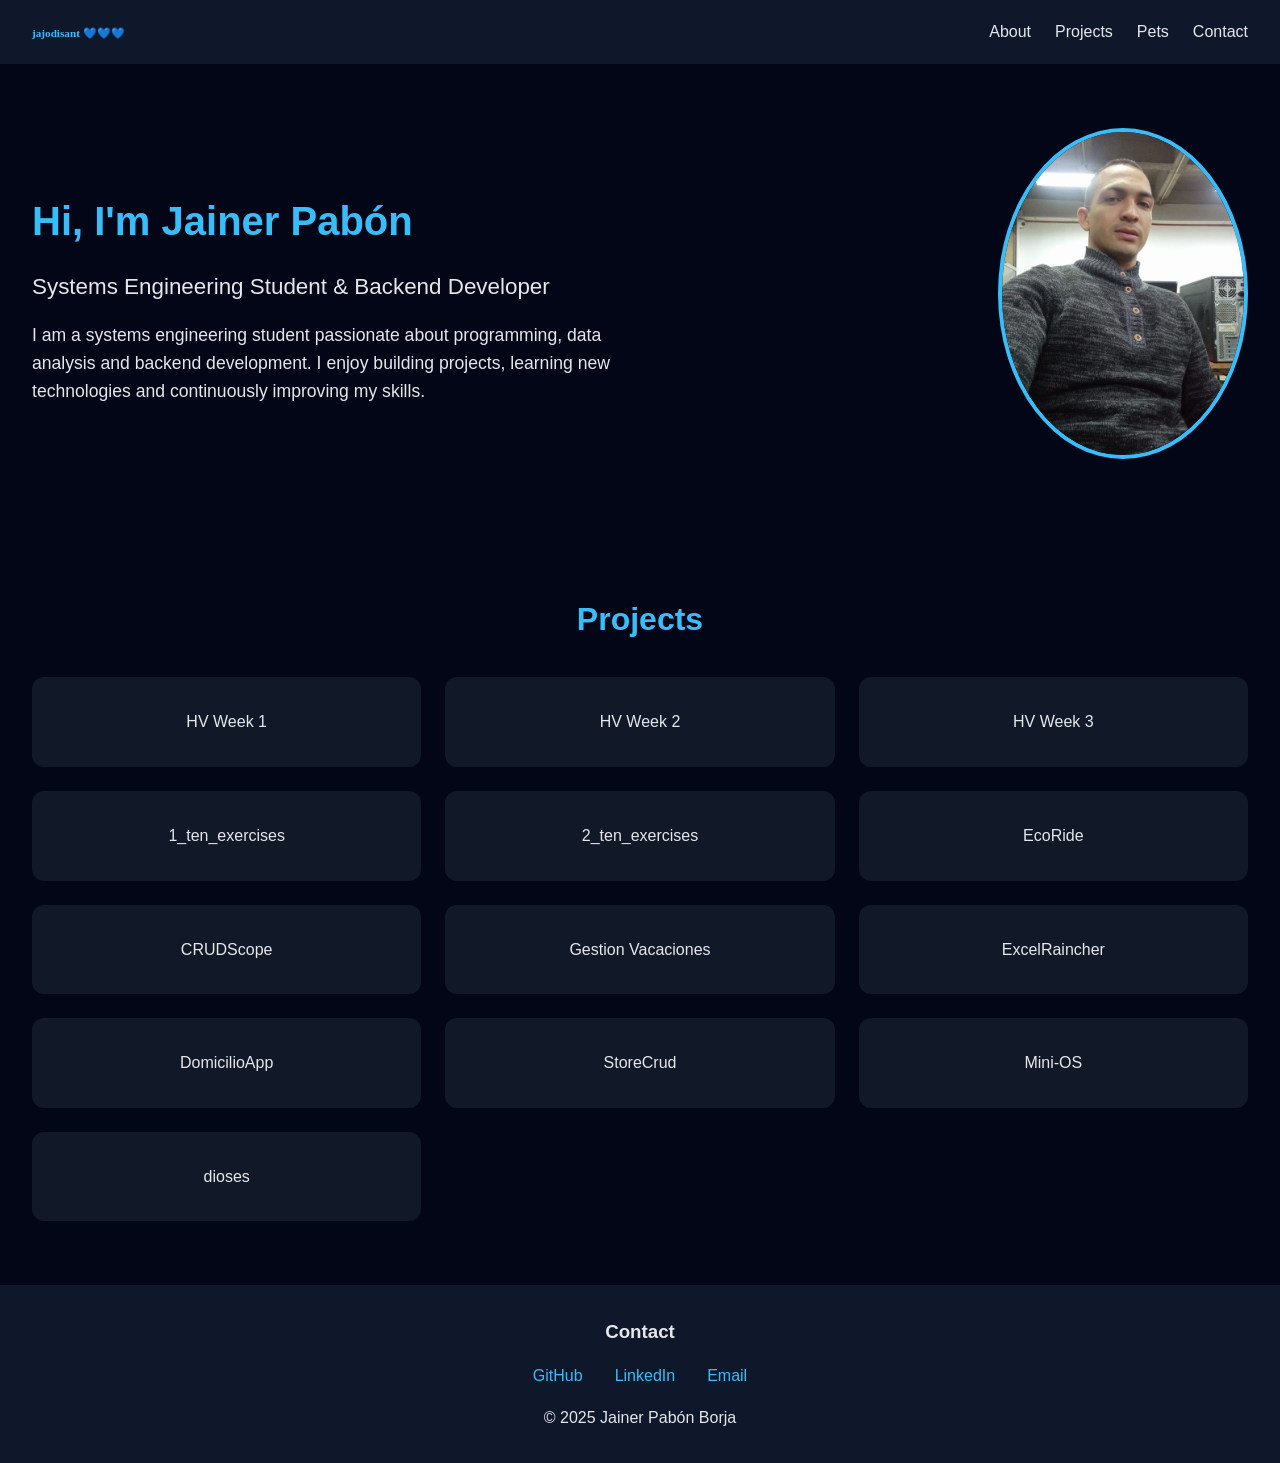
==== index.html @ 34aeb3c6 "portafolio actualizado" ====
<!DOCTYPE html>
<html lang="en">
<head>
    <meta charset="UTF-8">
    <meta name="viewport" content="width=device-width, initial-scale=1.0">
    <title>Jainer Pabón | Portfolio</title>

    <link rel="stylesheet" href="style.css">
</head>

<body>

    <!-- HEADER -->
    <header class="header">
        <div class="logo">
            <span>jajodisant 💙💙💙</span>
        </div>

        <nav class="nav">
            <a href="#about">About</a>
            <a href="#projects">Projects</a>
            <a href="pets.html">Pets</a>
            <a href="#contact">Contact</a>
        </nav>
    </header>

    <!-- HERO / ABOUT -->
    <section id="about" class="hero">
        <div class="hero-text">
            <h1>Hi, I'm Jainer Pabón</h1>
            <h2>Systems Engineering Student & Backend Developer</h2>

            <p>
                I am a systems engineering student passionate about programming,
                data analysis and backend development. I enjoy building projects,
                learning new technologies and continuously improving my skills.
            </p>
        </div>

        <div class="hero-image">
            <img src="imgs/me.jpeg" alt="Jainer Pabón">
        </div>
    </section>

    <!-- PROJECTS -->
    <section id="projects" class="section">
        <h2 class="section-title">Projects</h2>

        <div class="projects-grid">
            <div class="card"><a href="https://github.com/Jajodisant/HV_week_1">HV Week 1</a></div>
            <div class="card"><a href="https://github.com/Jajodisant/HV_week_2">HV Week 2</a></div>
            <div class="card"><a href="https://github.com/Jajodisant/HV_week_3">HV Week 3</a></div>
            <div class="card"><a href="https://github.com/Jajodisant/1_ten_exercises">1_ten_exercises</a></div>
            <div class="card"><a href="https://github.com/Jajodisant/2_ten_exercises">2_ten_exercises</a></div>
            <div class="card"><a href="https://github.com/Jajodisant/EcoRide">EcoRide</a></div>
            <div class="card"><a href="https://github.com/Jajodisant/CRUDScope">CRUDScope</a></div>
            <div class="card"><a href="https://github.com/Jajodisant/GestionVacaciones">Gestion Vacaciones</a></div>
            <div class="card"><a href="https://github.com/Jajodisant/CrudZaso">ExcelRaincher</a></div>
            <div class="card"><a href="https://github.com/Jajodisant/Domicilio">DomicilioApp</a></div>
            <div class="card"><a href="https://github.com/Jajodisant/new_StoreCrud">StoreCrud</a></div>
            <div class="card"><a href="https://github.com/Crud-Activitys/CrudActivity---Mini-OS">Mini-OS</a></div>
            <div class="card"><a href="https://github.com/monterrosag18/html_dioses">dioses</a></div>

        </div>
    </section>

    <!-- FOOTER / CONTACT -->
    <footer id="contact" class="footer">
        <h3>Contact</h3>

        <div class="footer-links">
            <a href="https://github.com/Jajodisant" target="_blank">GitHub</a>
            <a href="https://www.linkedin.com/in/jainer-pab%C3%B3n-3244381b5/" target="_blank">LinkedIn</a>
            <a href="mailto:jainer.pabon2025@gmail.com">Email</a>
        </div>

        <p>© 2025 Jainer Pabón Borja</p>
    </footer>

</body>
</html>
---- style.css ----
:root {
    --bg-main: #020617;
    --bg-secondary: #0f172a;
    --accent: #38bdf8;
    --text-main: #e5e7eb;
    --card-bg: #111827;
    --font-main: 'Segoe UI', sans-serif;
}

/* RESET */
* {
    margin: 0;
    padding: 0;
    box-sizing: border-box;
}

body {
    background-color: var(--bg-main);
    font-family: var(--font-main);
    color: var(--text-main);
    line-height: 1.6;
}

/* =========================
   HEADER + NAV (Flexbox)
========================= */
.header {
    display: flex;
    justify-content: space-between;
    align-items: center;
    padding: 1.2rem 2rem;
    background-color: var(--bg-secondary);
}

.logo span {
    font-family: cursive;
    font-size: 0.7rem;
    font-weight: bold;
    color: var(--accent);
}

.nav {
    display: flex;
    gap: 1.5rem;
}

.nav a {
    color: var(--text-main);
    text-decoration: none;
    font-weight: 500;
    transition: color 0.3s ease;
}

.nav a:hover {
    color: var(--accent);
}

/* =========================
   HERO / ABOUT
========================= */
.hero {
    display: flex;
    align-items: center;
    justify-content: space-between;
    padding: 4rem 2rem;
    gap: 2rem;
}

.hero-text {
    max-width: 600px;
}

.hero-text h1 {
    font-size: 2.5rem;
    color: var(--accent);
}

.hero-text h2 {
    font-size: 1.4rem;
    margin: 1rem 0;
    font-weight: 400;
}

.hero-text p {
    font-size: 1.1rem;
}

.hero-image img {
    max-width: 250px;
    height: auto;
    border-radius: 50%;
    border: 4px solid var(--accent);
}

/* =========================
   SECTIONS
========================= */
.section {
    padding: 4rem 2rem;
}

.section-title {
    text-align: center;
    font-size: 2rem;
    margin-bottom: 2rem;
    color: var(--accent);
}

/* =========================
   PROJECTS GRID (CSS GRID)
========================= */
.projects-grid {
    display: grid;
    grid-template-columns: repeat(3, 1fr);
    gap: 1.5rem;
}

.card {
    background-color: var(--card-bg);
    padding: 2rem;
    border-radius: 12px;
    text-align: center;
    transition: transform 0.3s ease, box-shadow 0.3s ease;
}

.card:hover {
    transform: translateY(-6px);
    box-shadow: 0 10px 20px rgba(56, 189, 248, 0.25);
}
.projects-grid a{
    color: #e5e7eb;
    text-decoration: none;
}
/* =========================
   GALLERY (GRID + IMAGES FIX)
========================= */
.gallery-grid {
    display: grid;
    grid-template-columns: repeat(3, 1fr);
    gap: 1.5rem;
}

/* TODAS LAS IMÁGENES MISMO TAMAÑO */
.gallery-grid img {
    width: 100%;
    height: 220px;          /* ALTURA UNIFORME */
    object-fit: cover;      /* RECORTA SIN DEFORMAR */
    border-radius: 12px;
    background-color: var(--card-bg);
    border: 2px solid var(--accent);
    transition: transform 0.3s ease, box-shadow 0.3s ease;
}

.gallery-grid img:hover {
    transform: scale(1.05);
    box-shadow: 0 10px 20px rgba(56, 189, 248, 0.35);
}

/* =========================
   FOOTER / CONTACT
========================= */
.footer {
    background-color: var(--bg-secondary);
    padding: 2rem;
    text-align: center;
}

.footer-links {
    display: flex;
    justify-content: center;
    gap: 2rem;
    margin: 1rem 0;
}

.footer-links a {
    color: var(--accent);
    text-decoration: none;
    font-weight: 500;
}

.footer-links a:hover {
    text-decoration: underline;
}

/* =========================
   MEDIA QUERIES
========================= */

/* MÓVILES */
@media (max-width: 600px) {
    .nav {
        flex-direction: column;
        align-items: center;
    }

    .hero {
        flex-direction: column;
        text-align: center;
    }

    .projects-grid {
        grid-template-columns: 1fr;
    }

    .gallery-grid {
        grid-template-columns: repeat(2, 1fr);
    }
}

/* TABLETS */
@media (min-width: 601px) and (max-width: 900px) {
    .projects-grid {
        grid-template-columns: repeat(2, 1fr);
    }

    .gallery-grid {
        grid-template-columns: repeat(3, 1fr);
    }
}
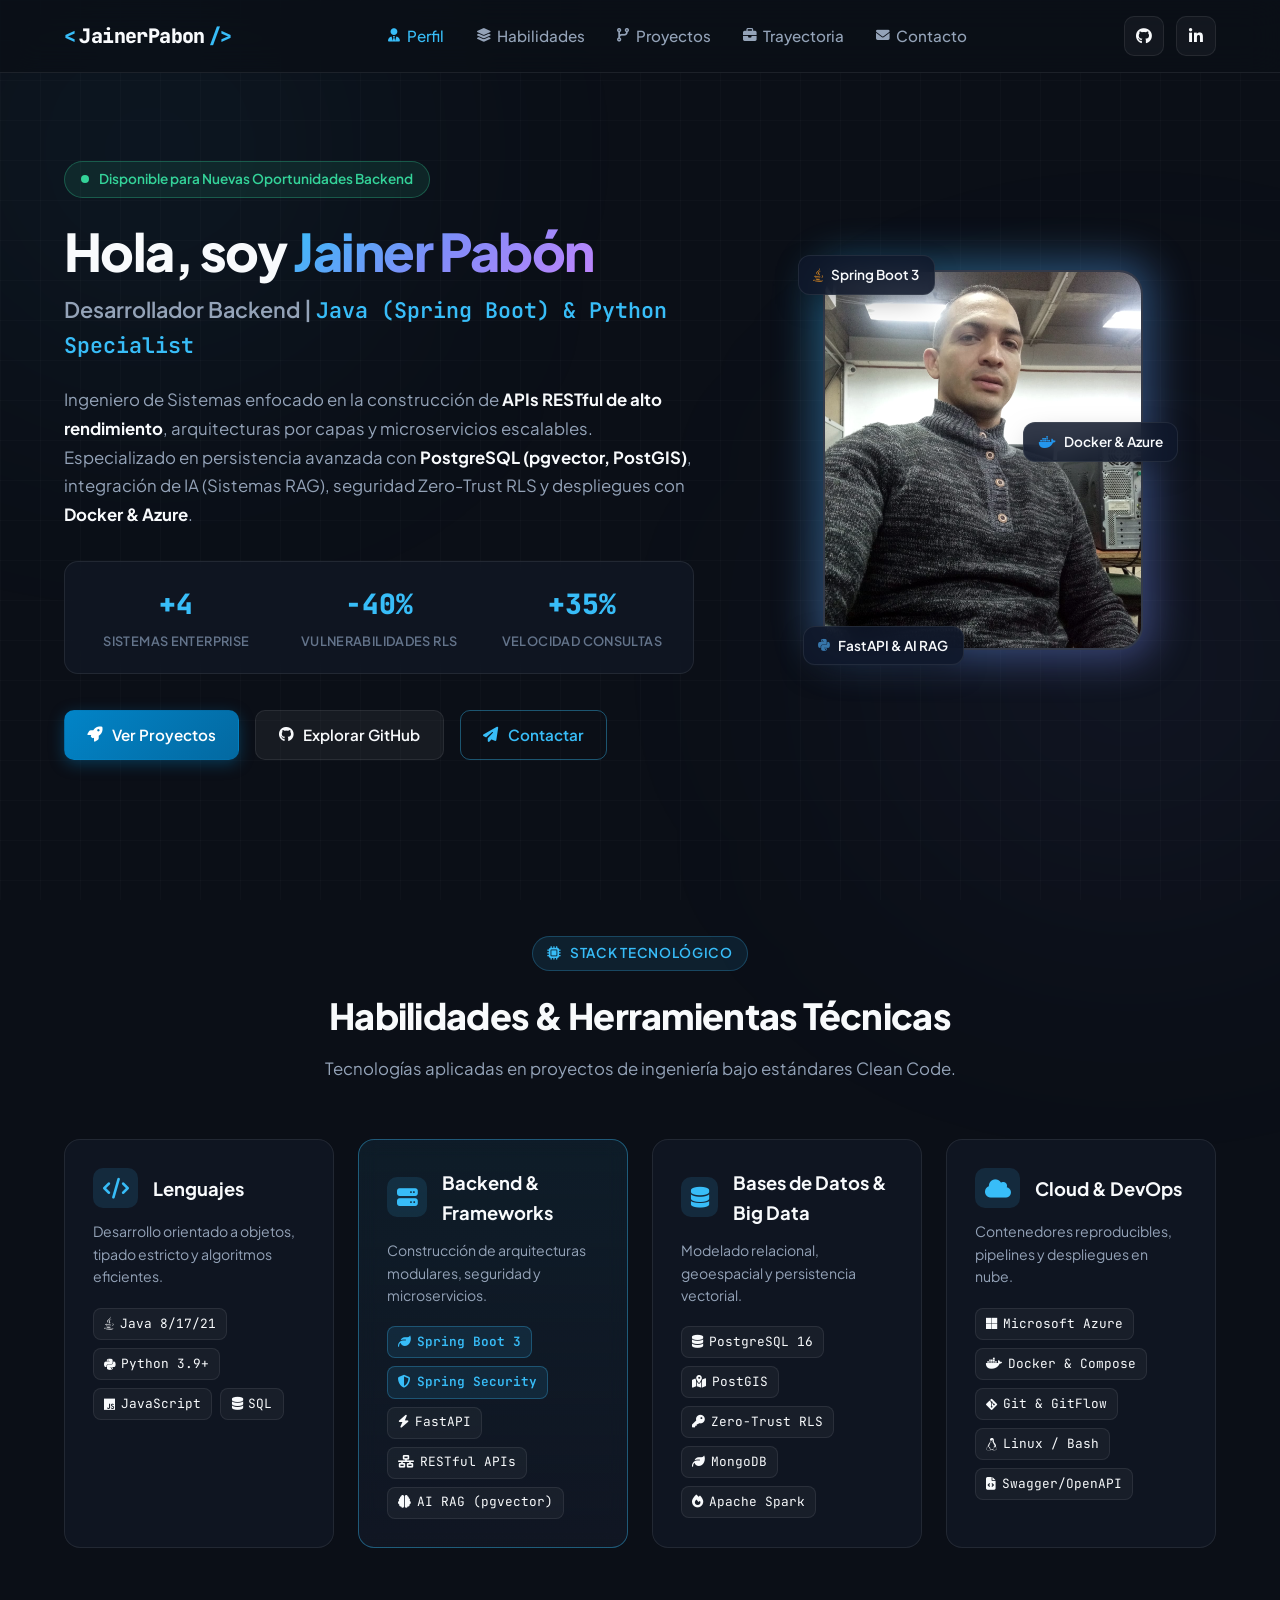
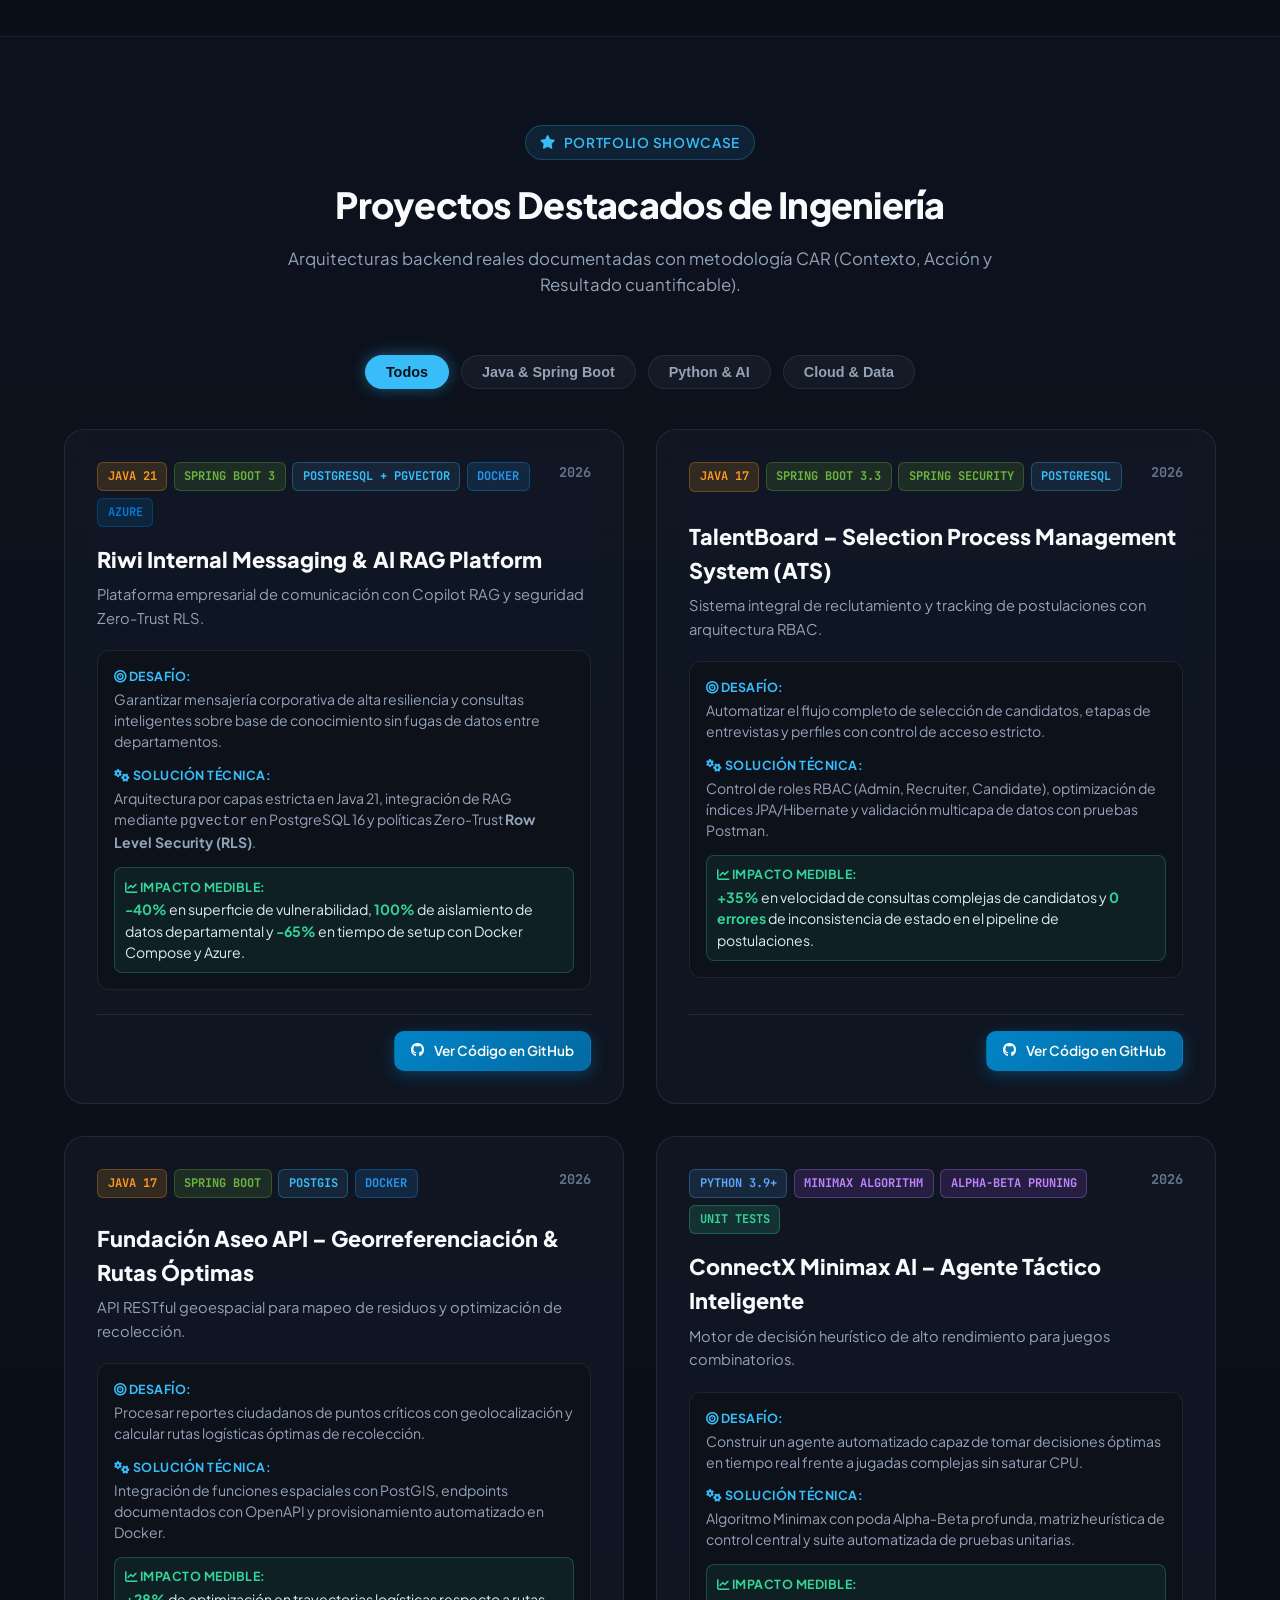
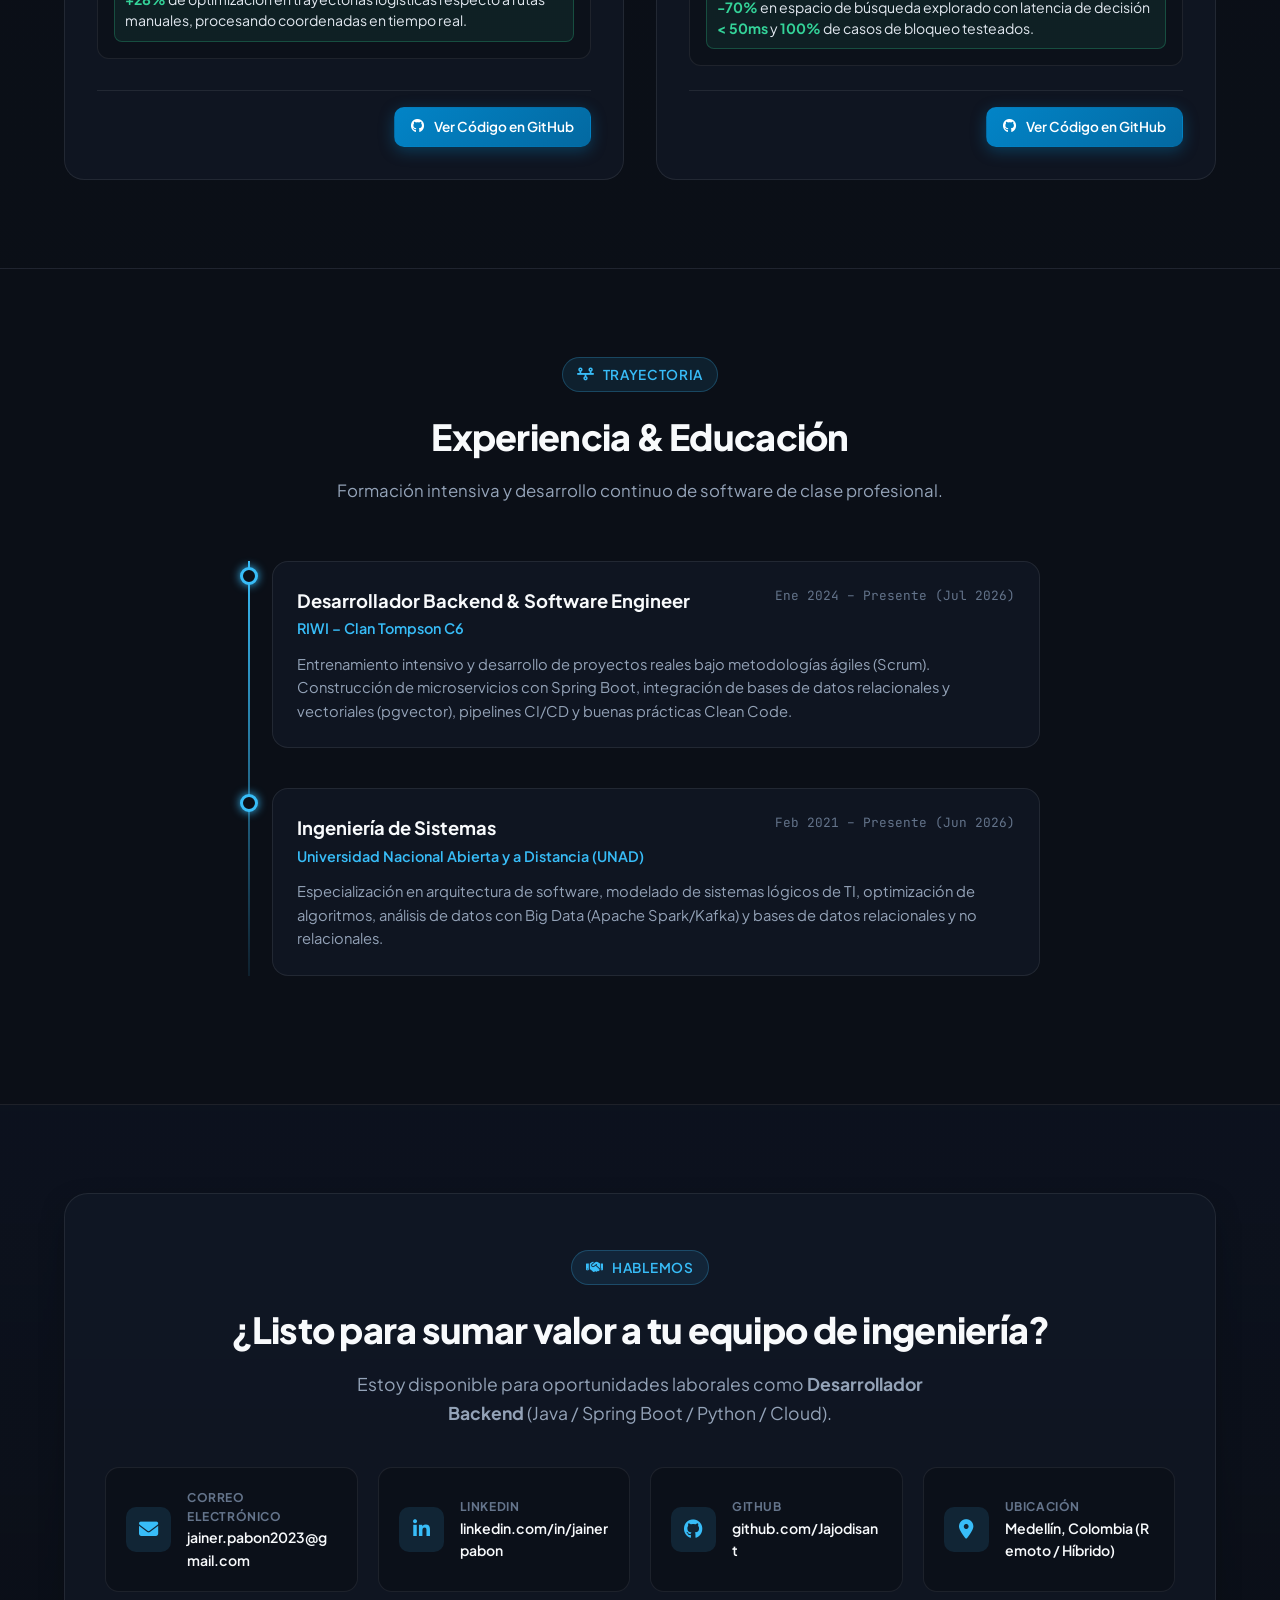
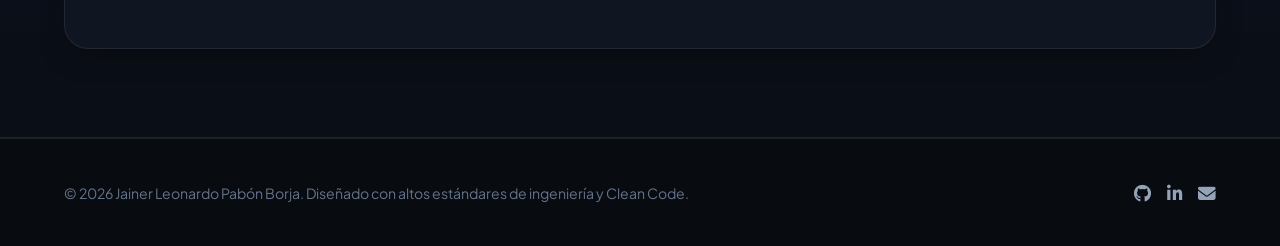
==== commit df1fa80b: "refactor: redesign professional backend portfolio aligned with CV and GitHub projects (CAR method)" ====
--- a/index.html
+++ b/index.html
@@ -1,81 +1,526 @@
 <!DOCTYPE html>
-<html lang="en">
+<html lang="es">
 <head>
     <meta charset="UTF-8">
     <meta name="viewport" content="width=device-width, initial-scale=1.0">
-    <title>Jainer Pabón | Portfolio</title>
-
+    <title>Jainer Pabón | Backend Developer & Systems Engineer</title>
+    <meta name="description" content="Portafolio profesional de Jainer Leonardo Pabón Borja. Desarrollador Backend especializado en Java (Spring Boot), Python, Arquitecturas Escalables, Cloud y Bases de Datos.">
+    
+    <!-- Google Fonts -->
+    <link rel="preconnect" href="https://fonts.googleapis.com">
+    <link rel="preconnect" href="https://fonts.gstatic.com" crossorigin>
+    <link href="https://fonts.googleapis.com/css2?family=Plus+Jakarta+Sans:wght@300;400;500;600;700;800&family=JetBrains+Mono:wght@400;500;700&display=swap" rel="stylesheet">
+    
+    <!-- FontAwesome Icons -->
+    <link rel="stylesheet" href="https://cdnjs.cloudflare.com/ajax/libs/font-awesome/6.5.1/css/all.min.css">
+    
     <link rel="stylesheet" href="style.css">
 </head>
 
 <body>
-
-    <!-- HEADER -->
-    <header class="header">
-        <div class="logo">
-            <span>jajodisant 💙💙💙</span>
+    <!-- BACKGROUND GLOW EFFECTS -->
+    <div class="bg-glow bg-glow-1"></div>
+    <div class="bg-glow bg-glow-2"></div>
+    <div class="bg-grid"></div>
+
+    <!-- NAVIGATION HEADER -->
+    <header class="header" id="header">
+        <div class="container nav-container">
+            <a href="#" class="logo">
+                <span class="logo-code">&lt;</span>JainerPabon<span class="logo-code"> /&gt;</span>
+            </a>
+
+            <nav class="nav" id="nav-menu">
+                <a href="#about" class="nav-link active"><i class="fa-solid fa-user-tie"></i> Perfil</a>
+                <a href="#skills" class="nav-link"><i class="fa-solid fa-layer-group"></i> Habilidades</a>
+                <a href="#projects" class="nav-link"><i class="fa-solid fa-code-branch"></i> Proyectos</a>
+                <a href="#experience" class="nav-link"><i class="fa-solid fa-briefcase"></i> Trayectoria</a>
+                <a href="#contact" class="nav-link"><i class="fa-solid fa-envelope"></i> Contacto</a>
+            </nav>
+
+            <div class="header-actions">
+                <a href="https://github.com/Jajodisant" target="_blank" class="icon-btn" title="GitHub Profile">
+                    <i class="fa-brands fa-github"></i>
+                </a>
+                <a href="https://www.linkedin.com/in/jainerpabon" target="_blank" class="icon-btn" title="LinkedIn Profile">
+                    <i class="fa-brands fa-linkedin-in"></i>
+                </a>
+                <button class="mobile-toggle" id="mobile-toggle" aria-label="Menu">
+                    <i class="fa-solid fa-bars"></i>
+                </button>
+            </div>
         </div>
-
-        <nav class="nav">
-            <a href="#about">About</a>
-            <a href="#projects">Projects</a>
-            <a href="pets.html">Pets</a>
-            <a href="#contact">Contact</a>
-        </nav>
     </header>
 
-    <!-- HERO / ABOUT -->
-    <section id="about" class="hero">
-        <div class="hero-text">
-            <h1>Hi, I'm Jainer Pabón</h1>
-            <h2>Systems Engineering Student & Backend Developer</h2>
-
-            <p>
-                I am a systems engineering student passionate about programming,
-                data analysis and backend development. I enjoy building projects,
-                learning new technologies and continuously improving my skills.
-            </p>
+    <main>
+        <!-- HERO SECTION -->
+        <section id="about" class="hero section">
+            <div class="container hero-grid">
+                <div class="hero-content">
+                    <div class="badge-status">
+                        <span class="pulse-dot"></span>
+                        <span>Disponible para Nuevas Oportunidades Backend</span>
+                    </div>
+
+                    <h1 class="hero-title">
+                        Hola, soy <span class="text-gradient">Jainer Pabón</span>
+                    </h1>
+                    <h2 class="hero-subtitle">
+                        Desarrollador Backend | <span class="typewriter-text">Java (Spring Boot) & Python Specialist</span>
+                    </h2>
+
+                    <p class="hero-desc">
+                        Ingeniero de Sistemas enfocado en la construcción de <strong>APIs RESTful de alto rendimiento</strong>, 
+                        arquitecturas por capas y microservicios escalables. Especializado en persistencia avanzada con 
+                        <strong>PostgreSQL (pgvector, PostGIS)</strong>, integración de IA (Sistemas RAG), seguridad Zero-Trust RLS y despliegues con <strong>Docker & Azure</strong>.
+                    </p>
+
+                    <!-- METRICS BAR -->
+                    <div class="hero-stats">
+                        <div class="stat-card">
+                            <span class="stat-num">+4</span>
+                            <span class="stat-label">Sistemas Enterprise</span>
+                        </div>
+                        <div class="stat-card">
+                            <span class="stat-num">-40%</span>
+                            <span class="stat-label">Vulnerabilidades RLS</span>
+                        </div>
+                        <div class="stat-card">
+                            <span class="stat-num">+35%</span>
+                            <span class="stat-label">Velocidad Consultas</span>
+                        </div>
+                    </div>
+
+                    <div class="hero-cta">
+                        <a href="#projects" class="btn btn-primary">
+                            <i class="fa-solid fa-rocket"></i> Ver Proyectos
+                        </a>
+                        <a href="https://github.com/Jajodisant" target="_blank" class="btn btn-secondary">
+                            <i class="fa-brands fa-github"></i> Explorar GitHub
+                        </a>
+                        <a href="#contact" class="btn btn-outline">
+                            <i class="fa-solid fa-paper-plane"></i> Contactar
+                        </a>
+                    </div>
+                </div>
+
+                <div class="hero-avatar-wrapper">
+                    <div class="avatar-card">
+                        <div class="avatar-glow"></div>
+                        <div class="avatar-img-box">
+                            <img src="imgs/me.jpeg" alt="Jainer Leonardo Pabón Borja" class="avatar-img">
+                        </div>
+                        <div class="floating-tech tech-top">
+                            <i class="fa-brands fa-java" style="color: #f89820;"></i>
+                            <span>Spring Boot 3</span>
+                        </div>
+                        <div class="floating-tech tech-bottom">
+                            <i class="fa-brands fa-python" style="color: #3776ab;"></i>
+                            <span>FastAPI & AI RAG</span>
+                        </div>
+                        <div class="floating-tech tech-right">
+                            <i class="fa-brands fa-docker" style="color: #2496ed;"></i>
+                            <span>Docker & Azure</span>
+                        </div>
+                    </div>
+                </div>
+            </div>
+        </section>
+
+        <!-- SKILLS & STACK -->
+        <section id="skills" class="section">
+            <div class="container">
+                <div class="section-header">
+                    <span class="section-tag"><i class="fa-solid fa-microchip"></i> Stack Tecnológico</span>
+                    <h2 class="section-title">Habilidades & Herramientas Técnicas</h2>
+                    <p class="section-subtitle">Tecnologías aplicadas en proyectos de ingeniería bajo estándares Clean Code.</p>
+                </div>
+
+                <div class="skills-grid">
+                    <!-- Card 1 -->
+                    <div class="skill-card">
+                        <div class="skill-icon-header">
+                            <i class="fa-solid fa-code icon-box"></i>
+                            <h3>Lenguajes</h3>
+                        </div>
+                        <p class="skill-desc">Desarrollo orientado a objetos, tipado estricto y algoritmos eficientes.</p>
+                        <div class="tag-cloud">
+                            <span class="tag"><i class="fa-brands fa-java"></i> Java 8/17/21</span>
+                            <span class="tag"><i class="fa-brands fa-python"></i> Python 3.9+</span>
+                            <span class="tag"><i class="fa-brands fa-js"></i> JavaScript</span>
+                            <span class="tag"><i class="fa-solid fa-database"></i> SQL</span>
+                        </div>
+                    </div>
+
+                    <!-- Card 2 -->
+                    <div class="skill-card highlight">
+                        <div class="skill-icon-header">
+                            <i class="fa-solid fa-server icon-box"></i>
+                            <h3>Backend & Frameworks</h3>
+                        </div>
+                        <p class="skill-desc">Construcción de arquitecturas modulares, seguridad y microservicios.</p>
+                        <div class="tag-cloud">
+                            <span class="tag tag-accent"><i class="fa-solid fa-leaf"></i> Spring Boot 3</span>
+                            <span class="tag tag-accent"><i class="fa-solid fa-shield-halved"></i> Spring Security</span>
+                            <span class="tag"><i class="fa-solid fa-bolt"></i> FastAPI</span>
+                            <span class="tag"><i class="fa-solid fa-network-wired"></i> RESTful APIs</span>
+                            <span class="tag"><i class="fa-solid fa-brain"></i> AI RAG (pgvector)</span>
+                        </div>
+                    </div>
+
+                    <!-- Card 3 -->
+                    <div class="skill-card">
+                        <div class="skill-icon-header">
+                            <i class="fa-solid fa-database icon-box"></i>
+                            <h3>Bases de Datos & Big Data</h3>
+                        </div>
+                        <p class="skill-desc">Modelado relacional, geoespacial y persistencia vectorial.</p>
+                        <div class="tag-cloud">
+                            <span class="tag"><i class="fa-solid fa-database"></i> PostgreSQL 16</span>
+                            <span class="tag"><i class="fa-solid fa-map-location-dot"></i> PostGIS</span>
+                            <span class="tag"><i class="fa-solid fa-key"></i> Zero-Trust RLS</span>
+                            <span class="tag"><i class="fa-solid fa-leaf"></i> MongoDB</span>
+                            <span class="tag"><i class="fa-solid fa-fire"></i> Apache Spark</span>
+                        </div>
+                    </div>
+
+                    <!-- Card 4 -->
+                    <div class="skill-card">
+                        <div class="skill-icon-header">
+                            <i class="fa-solid fa-cloud icon-box"></i>
+                            <h3>Cloud & DevOps</h3>
+                        </div>
+                        <p class="skill-desc">Contenedores reproducibles, pipelines y despliegues en nube.</p>
+                        <div class="tag-cloud">
+                            <span class="tag"><i class="fa-brands fa-microsoft"></i> Microsoft Azure</span>
+                            <span class="tag"><i class="fa-brands fa-docker"></i> Docker & Compose</span>
+                            <span class="tag"><i class="fa-brands fa-git-alt"></i> Git & GitFlow</span>
+                            <span class="tag"><i class="fa-brands fa-linux"></i> Linux / Bash</span>
+                            <span class="tag"><i class="fa-solid fa-file-code"></i> Swagger/OpenAPI</span>
+                        </div>
+                    </div>
+                </div>
+            </div>
+        </section>
+
+        <!-- FEATURED PROJECTS (CAR METHOD) -->
+        <section id="projects" class="section bg-section">
+            <div class="container">
+                <div class="section-header">
+                    <span class="section-tag"><i class="fa-solid fa-star"></i> Portfolio Showcase</span>
+                    <h2 class="section-title">Proyectos Destacados de Ingeniería</h2>
+                    <p class="section-subtitle">Arquitecturas backend reales documentadas con metodología CAR (Contexto, Acción y Resultado cuantificable).</p>
+                </div>
+
+                <!-- FILTER BUTTONS -->
+                <div class="filter-controls">
+                    <button class="filter-btn active" data-filter="all">Todos</button>
+                    <button class="filter-btn" data-filter="java">Java & Spring Boot</button>
+                    <button class="filter-btn" data-filter="python">Python & AI</button>
+                    <button class="filter-btn" data-filter="cloud">Cloud & Data</button>
+                </div>
+
+                <div class="projects-container">
+                    <!-- PROJECT 1: Riwi Platform -->
+                    <article class="project-card" data-category="java cloud">
+                        <div class="project-header">
+                            <div class="project-tags">
+                                <span class="badge badge-java">Java 21</span>
+                                <span class="badge badge-spring">Spring Boot 3</span>
+                                <span class="badge badge-db">PostgreSQL + pgvector</span>
+                                <span class="badge badge-docker">Docker</span>
+                                <span class="badge badge-azure">Azure</span>
+                            </div>
+                            <span class="project-year">2026</span>
+                        </div>
+
+                        <div class="project-body">
+                            <h3 class="project-name">Riwi Internal Messaging & AI RAG Platform</h3>
+                            <p class="project-subtitle">Plataforma empresarial de comunicación con Copilot RAG y seguridad Zero-Trust RLS.</p>
+
+                            <div class="car-block">
+                                <div class="car-item">
+                                    <span class="car-label"><i class="fa-solid fa-bullseye"></i> Desafío:</span>
+                                    <p>Garantizar mensajería corporativa de alta resiliencia y consultas inteligentes sobre base de conocimiento sin fugas de datos entre departamentos.</p>
+                                </div>
+                                <div class="car-item">
+                                    <span class="car-label"><i class="fa-solid fa-gears"></i> Solución Técnica:</span>
+                                    <p>Arquitectura por capas estricta en Java 21, integración de RAG mediante <code>pgvector</code> en PostgreSQL 16 y políticas Zero-Trust <strong>Row Level Security (RLS)</strong>.</p>
+                                </div>
+                                <div class="car-item highlight-res">
+                                    <span class="car-label"><i class="fa-solid fa-chart-line"></i> Impacto Medible:</span>
+                                    <p><strong>-40%</strong> en superficie de vulnerabilidad, <strong>100%</strong> de aislamiento de datos departamental y <strong>-65%</strong> en tiempo de setup con Docker Compose y Azure.</p>
+                                </div>
+                            </div>
+                        </div>
+
+                        <div class="project-footer">
+                            <a href="https://github.com/Jajodisant/Riwi-Co-SAS" target="_blank" class="btn btn-sm btn-primary">
+                                <i class="fa-brands fa-github"></i> Ver Código en GitHub
+                            </a>
+                        </div>
+                    </article>
+
+                    <!-- PROJECT 2: TalentBoard ATS -->
+                    <article class="project-card" data-category="java cloud">
+                        <div class="project-header">
+                            <div class="project-tags">
+                                <span class="badge badge-java">Java 17</span>
+                                <span class="badge badge-spring">Spring Boot 3.3</span>
+                                <span class="badge badge-spring">Spring Security</span>
+                                <span class="badge badge-db">PostgreSQL</span>
+                            </div>
+                            <span class="project-year">2026</span>
+                        </div>
+
+                        <div class="project-body">
+                            <h3 class="project-name">TalentBoard – Selection Process Management System (ATS)</h3>
+                            <p class="project-subtitle">Sistema integral de reclutamiento y tracking de postulaciones con arquitectura RBAC.</p>
+
+                            <div class="car-block">
+                                <div class="car-item">
+                                    <span class="car-label"><i class="fa-solid fa-bullseye"></i> Desafío:</span>
+                                    <p>Automatizar el flujo completo de selección de candidatos, etapas de entrevistas y perfiles con control de acceso estricto.</p>
+                                </div>
+                                <div class="car-item">
+                                    <span class="car-label"><i class="fa-solid fa-gears"></i> Solución Técnica:</span>
+                                    <p>Control de roles RBAC (Admin, Recruiter, Candidate), optimización de índices JPA/Hibernate y validación multicapa de datos con pruebas Postman.</p>
+                                </div>
+                                <div class="car-item highlight-res">
+                                    <span class="car-label"><i class="fa-solid fa-chart-line"></i> Impacto Medible:</span>
+                                    <p><strong>+35%</strong> en velocidad de consultas complejas de candidatos y <strong>0 errores</strong> de inconsistencia de estado en el pipeline de postulaciones.</p>
+                                </div>
+                            </div>
+                        </div>
+
+                        <div class="project-footer">
+                            <a href="https://github.com/Jajodisant/TalentBoard" target="_blank" class="btn btn-sm btn-primary">
+                                <i class="fa-brands fa-github"></i> Ver Código en GitHub
+                            </a>
+                        </div>
+                    </article>
+
+                    <!-- PROJECT 3: Fundación Aseo API -->
+                    <article class="project-card" data-category="java cloud">
+                        <div class="project-header">
+                            <div class="project-tags">
+                                <span class="badge badge-java">Java 17</span>
+                                <span class="badge badge-spring">Spring Boot</span>
+                                <span class="badge badge-db">PostGIS</span>
+                                <span class="badge badge-docker">Docker</span>
+                            </div>
+                            <span class="project-year">2026</span>
+                        </div>
+
+                        <div class="project-body">
+                            <h3 class="project-name">Fundación Aseo API – Georreferenciación & Rutas Óptimas</h3>
+                            <p class="project-subtitle">API RESTful geoespacial para mapeo de residuos y optimización de recolección.</p>
+
+                            <div class="car-block">
+                                <div class="car-item">
+                                    <span class="car-label"><i class="fa-solid fa-bullseye"></i> Desafío:</span>
+                                    <p>Procesar reportes ciudadanos de puntos críticos con geolocalización y calcular rutas logísticas óptimas de recolección.</p>
+                                </div>
+                                <div class="car-item">
+                                    <span class="car-label"><i class="fa-solid fa-gears"></i> Solución Técnica:</span>
+                                    <p>Integración de funciones espaciales con PostGIS, endpoints documentados con OpenAPI y provisionamiento automatizado en Docker.</p>
+                                </div>
+                                <div class="car-item highlight-res">
+                                    <span class="car-label"><i class="fa-solid fa-chart-line"></i> Impacto Medible:</span>
+                                    <p><strong>+28%</strong> de optimización en trayectorias logísticas respecto a rutas manuales, procesando coordenadas en tiempo real.</p>
+                                </div>
+                            </div>
+                        </div>
+
+                        <div class="project-footer">
+                            <a href="https://github.com/Jajodisant/fundacion-aseo-api-finished" target="_blank" class="btn btn-sm btn-primary">
+                                <i class="fa-brands fa-github"></i> Ver Código en GitHub
+                            </a>
+                        </div>
+                    </article>
+
+                    <!-- PROJECT 4: ConnectX Minimax AI -->
+                    <article class="project-card" data-category="python">
+                        <div class="project-header">
+                            <div class="project-tags">
+                                <span class="badge badge-python">Python 3.9+</span>
+                                <span class="badge badge-ai">Minimax Algorithm</span>
+                                <span class="badge badge-ai">Alpha-Beta Pruning</span>
+                                <span class="badge badge-test">Unit Tests</span>
+                            </div>
+                            <span class="project-year">2026</span>
+                        </div>
+
+                        <div class="project-body">
+                            <h3 class="project-name">ConnectX Minimax AI – Agente Táctico Inteligente</h3>
+                            <p class="project-subtitle">Motor de decisión heurístico de alto rendimiento para juegos combinatorios.</p>
+
+                            <div class="car-block">
+                                <div class="car-item">
+                                    <span class="car-label"><i class="fa-solid fa-bullseye"></i> Desafío:</span>
+                                    <p>Construir un agente automatizado capaz de tomar decisiones óptimas en tiempo real frente a jugadas complejas sin saturar CPU.</p>
+                                </div>
+                                <div class="car-item">
+                                    <span class="car-label"><i class="fa-solid fa-gears"></i> Solución Técnica:</span>
+                                    <p>Algoritmo Minimax con poda Alpha-Beta profunda, matriz heurística de control central y suite automatizada de pruebas unitarias.</p>
+                                </div>
+                                <div class="car-item highlight-res">
+                                    <span class="car-label"><i class="fa-solid fa-chart-line"></i> Impacto Medible:</span>
+                                    <p><strong>-70%</strong> en espacio de búsqueda explorado con latencia de decisión <strong>&lt; 50ms</strong> y <strong>100%</strong> de casos de bloqueo testeados.</p>
+                                </div>
+                            </div>
+                        </div>
+
+                        <div class="project-footer">
+                            <a href="https://github.com/Jajodisant/connectx-minimax-ai" target="_blank" class="btn btn-sm btn-primary">
+                                <i class="fa-brands fa-github"></i> Ver Código en GitHub
+                            </a>
+                        </div>
+                    </article>
+                </div>
+            </div>
+        </section>
+
+        <!-- EXPERIENCE & EDUCATION -->
+        <section id="experience" class="section">
+            <div class="container">
+                <div class="section-header">
+                    <span class="section-tag"><i class="fa-solid fa-timeline"></i> Trayectoria</span>
+                    <h2 class="section-title">Experiencia & Educación</h2>
+                    <p class="section-subtitle">Formación intensiva y desarrollo continuo de software de clase profesional.</p>
+                </div>
+
+                <div class="timeline-container">
+                    <!-- Timeline Item 1 -->
+                    <div class="timeline-item">
+                        <div class="timeline-dot"></div>
+                        <div class="timeline-card">
+                            <div class="timeline-header">
+                                <div>
+                                    <h3 class="timeline-role">Desarrollador Backend & Software Engineer</h3>
+                                    <span class="timeline-company">RIWI – Clan Tompson C6</span>
+                                </div>
+                                <span class="timeline-date">Ene 2024 – Presente (Jul 2026)</span>
+                            </div>
+                            <p class="timeline-text">
+                                Entrenamiento intensivo y desarrollo de proyectos reales bajo metodologías ágiles (Scrum). Construcción de microservicios con Spring Boot, integración de bases de datos relacionales y vectoriales (pgvector), pipelines CI/CD y buenas prácticas Clean Code.
+                            </p>
+                        </div>
+                    </div>
+
+                    <!-- Timeline Item 2 -->
+                    <div class="timeline-item">
+                        <div class="timeline-dot"></div>
+                        <div class="timeline-card">
+                            <div class="timeline-header">
+                                <div>
+                                    <h3 class="timeline-role">Ingeniería de Sistemas</h3>
+                                    <span class="timeline-company">Universidad Nacional Abierta y a Distancia (UNAD)</span>
+                                </div>
+                                <span class="timeline-date">Feb 2021 – Presente (Jun 2026)</span>
+                            </div>
+                            <p class="timeline-text">
+                                Especialización en arquitectura de software, modelado de sistemas lógicos de TI, optimización de algoritmos, análisis de datos con Big Data (Apache Spark/Kafka) y bases de datos relacionales y no relacionales.
+                            </p>
+                        </div>
+                    </div>
+                </div>
+            </div>
+        </section>
+
+        <!-- CONTACT SECTION -->
+        <section id="contact" class="section bg-section">
+            <div class="container">
+                <div class="contact-box">
+                    <div class="contact-header">
+                        <span class="section-tag"><i class="fa-solid fa-handshake"></i> Hablemos</span>
+                        <h2 class="section-title">¿Listo para sumar valor a tu equipo de ingeniería?</h2>
+                        <p class="contact-subtitle">
+                            Estoy disponible para oportunidades laborales como <strong>Desarrollador Backend</strong> (Java / Spring Boot / Python / Cloud).
+                        </p>
+                    </div>
+
+                    <div class="contact-grid">
+                        <a href="mailto:jainer.pabon2023@gmail.com" class="contact-card">
+                            <div class="contact-icon"><i class="fa-solid fa-envelope"></i></div>
+                            <div class="contact-info">
+                                <span class="contact-label">Correo Electrónico</span>
+                                <span class="contact-value">jainer.pabon2023@gmail.com</span>
+                            </div>
+                        </a>
+
+                        <a href="https://www.linkedin.com/in/jainerpabon" target="_blank" class="contact-card">
+                            <div class="contact-icon"><i class="fa-brands fa-linkedin-in"></i></div>
+                            <div class="contact-info">
+                                <span class="contact-label">LinkedIn</span>
+                                <span class="contact-value">linkedin.com/in/jainerpabon</span>
+                            </div>
+                        </a>
+
+                        <a href="https://github.com/Jajodisant" target="_blank" class="contact-card">
+                            <div class="contact-icon"><i class="fa-brands fa-github"></i></div>
+                            <div class="contact-info">
+                                <span class="contact-label">GitHub</span>
+                                <span class="contact-value">github.com/Jajodisant</span>
+                            </div>
+                        </a>
+
+                        <div class="contact-card static-card">
+                            <div class="contact-icon"><i class="fa-solid fa-location-dot"></i></div>
+                            <div class="contact-info">
+                                <span class="contact-label">Ubicación</span>
+                                <span class="contact-value">Medellín, Colombia (Remoto / Híbrido)</span>
+                            </div>
+                        </div>
+                    </div>
+                </div>
+            </div>
+        </section>
+    </main>
+
+    <!-- FOOTER -->
+    <footer class="footer">
+        <div class="container footer-content">
+            <p>© 2026 Jainer Leonardo Pabón Borja. Diseñado con altos estándares de ingeniería y Clean Code.</p>
+            <div class="footer-socials">
+                <a href="https://github.com/Jajodisant" target="_blank"><i class="fa-brands fa-github"></i></a>
+                <a href="https://www.linkedin.com/in/jainerpabon" target="_blank"><i class="fa-brands fa-linkedin-in"></i></a>
+                <a href="mailto:jainer.pabon2023@gmail.com"><i class="fa-solid fa-envelope"></i></a>
+            </div>
         </div>
-
-        <div class="hero-image">
-            <img src="imgs/me.jpeg" alt="Jainer Pabón">
-        </div>
-    </section>
-
-    <!-- PROJECTS -->
-    <section id="projects" class="section">
-        <h2 class="section-title">Projects</h2>
-
-        <div class="projects-grid">
-            <div class="card"><a href="https://github.com/Jajodisant/HV_week_1">HV Week 1</a></div>
-            <div class="card"><a href="https://github.com/Jajodisant/HV_week_2">HV Week 2</a></div>
-            <div class="card"><a href="https://github.com/Jajodisant/HV_week_3">HV Week 3</a></div>
-            <div class="card"><a href="https://github.com/Jajodisant/1_ten_exercises">1_ten_exercises</a></div>
-            <div class="card"><a href="https://github.com/Jajodisant/2_ten_exercises">2_ten_exercises</a></div>
-            <div class="card"><a href="https://github.com/Jajodisant/EcoRide">EcoRide</a></div>
-            <div class="card"><a href="https://github.com/Jajodisant/CRUDScope">CRUDScope</a></div>
-            <div class="card"><a href="https://github.com/Jajodisant/GestionVacaciones">Gestion Vacaciones</a></div>
-            <div class="card"><a href="https://github.com/Jajodisant/CrudZaso">ExcelRaincher</a></div>
-            <div class="card"><a href="https://github.com/Jajodisant/Domicilio">DomicilioApp</a></div>
-            <div class="card"><a href="https://github.com/Jajodisant/new_StoreCrud">StoreCrud</a></div>
-            <div class="card"><a href="https://github.com/Crud-Activitys/CrudActivity---Mini-OS">Mini-OS</a></div>
-            <div class="card"><a href="https://github.com/monterrosag18/html_dioses">dioses</a></div>
-
-        </div>
-    </section>
-
-    <!-- FOOTER / CONTACT -->
-    <footer id="contact" class="footer">
-        <h3>Contact</h3>
-
-        <div class="footer-links">
-            <a href="https://github.com/Jajodisant" target="_blank">GitHub</a>
-            <a href="https://www.linkedin.com/in/jainer-pab%C3%B3n-3244381b5/" target="_blank">LinkedIn</a>
-            <a href="mailto:jainer.pabon2025@gmail.com">Email</a>
-        </div>
-
-        <p>© 2025 Jainer Pabón Borja</p>
     </footer>
 
+    <!-- INTERACTIVITY SCRIPT -->
+    <script>
+        // Project Filtering
+        const filterBtns = document.querySelectorAll('.filter-btn');
+        const projectCards = document.querySelectorAll('.project-card');
+
+        filterBtns.forEach(btn => {
+            btn.addEventListener('click', () => {
+                filterBtns.forEach(b => b.classList.remove('active'));
+                btn.classList.add('active');
+                
+                const filter = btn.getAttribute('data-filter');
+                projectCards.forEach(card => {
+                    if (filter === 'all' || card.getAttribute('data-category').includes(filter)) {
+                        card.style.display = 'flex';
+                    } else {
+                        card.style.display = 'none';
+                    }
+                });
+            });
+        });
+
+        // Mobile Nav Toggle
+        const mobileToggle = document.getElementById('mobile-toggle');
+        const navMenu = document.getElementById('nav-menu');
+        
+        if (mobileToggle) {
+            mobileToggle.addEventListener('click', () => {
+                navMenu.classList.toggle('open');
+            });
+        }
+    </script>
 </body>
 </html>
--- a/style.css
+++ b/style.css
@@ -1,219 +1,1028 @@
+/* ==========================================================================
+   JAJODISANT - PORTFOLIO DESIGN SYSTEM & STYLES (DARK PREMIUM THEME)
+   ========================================================================== */
+
 :root {
-    --bg-main: #020617;
-    --bg-secondary: #0f172a;
-    --accent: #38bdf8;
-    --text-main: #e5e7eb;
-    --card-bg: #111827;
-    --font-main: 'Segoe UI', sans-serif;
-}
-
-/* RESET */
-* {
+    /* Color Palette */
+    --bg-main: #0B0F17;
+    --bg-card: rgba(18, 24, 38, 0.75);
+    --bg-card-hover: rgba(26, 35, 54, 0.9);
+    --bg-secondary: #0F172A;
+    --border-color: rgba(255, 255, 255, 0.08);
+    --border-glow: rgba(56, 189, 248, 0.35);
+
+    /* Accents & Brand */
+    --primary: #38BDF8;        /* Bright Cyan */
+    --primary-glow: rgba(56, 189, 248, 0.2);
+    --secondary: #818CF8;      /* Indigo */
+    --accent: #34D399;         /* Emerald Green */
+    --accent-orange: #FB923C;  /* Orange */
+    --danger: #F87171;
+
+    /* Typography Colors */
+    --text-main: #F8FAFC;
+    --text-muted: #94A3B8;
+    --text-dim: #64748B;
+
+    /* Fonts */
+    --font-sans: 'Plus Jakarta Sans', -apple-system, BlinkMacSystemFont, sans-serif;
+    --font-mono: 'JetBrains Mono', monospace;
+
+    /* Transitions & Shadows */
+    --transition-smooth: all 0.3s cubic-bezier(0.4, 0, 0.2, 1);
+    --shadow-subtle: 0 10px 30px -10px rgba(0, 0, 0, 0.5);
+    --shadow-glow: 0 0 35px -5px rgba(56, 189, 248, 0.25);
+}
+
+/* Base Reset */
+*, *::before, *::after {
+    box-sizing: border-box;
     margin: 0;
     padding: 0;
-    box-sizing: border-box;
+}
+
+html {
+    scroll-behavior: smooth;
+    font-size: 16px;
 }
 
 body {
     background-color: var(--bg-main);
-    font-family: var(--font-main);
-    color: var(--text-main);
+    color: var(--text-main);
+    font-family: var(--font-sans);
     line-height: 1.6;
-}
-
-/* =========================
-   HEADER + NAV (Flexbox)
-========================= */
+    overflow-x: hidden;
+    position: relative;
+    min-height: 100vh;
+}
+
+/* Background Ambient Glows */
+.bg-glow {
+    position: fixed;
+    border-radius: 50%;
+    filter: blur(140px);
+    z-index: -2;
+    pointer-events: none;
+}
+
+.bg-glow-1 {
+    width: 500px;
+    height: 500px;
+    background: radial-gradient(circle, rgba(56, 189, 248, 0.15), transparent 70%);
+    top: -100px;
+    left: -100px;
+}
+
+.bg-glow-2 {
+    width: 600px;
+    height: 600px;
+    background: radial-gradient(circle, rgba(129, 140, 248, 0.12), transparent 70%);
+    top: 40%;
+    right: -150px;
+}
+
+.bg-grid {
+    position: fixed;
+    top: 0;
+    left: 0;
+    width: 100%;
+    height: 100%;
+    background-image: 
+        linear-gradient(to right, rgba(255, 255, 255, 0.02) 1px, transparent 1px),
+        linear-gradient(to bottom, rgba(255, 255, 255, 0.02) 1px, transparent 1px);
+    background-size: 40px 40px;
+    z-index: -1;
+    pointer-events: none;
+}
+
+/* Layout Container */
+.container {
+    width: 100%;
+    max-width: 1200px;
+    margin: 0 auto;
+    padding: 0 1.5rem;
+}
+
+.section {
+    padding: 5.5rem 0;
+}
+
+.bg-section {
+    background: linear-gradient(180deg, rgba(15, 23, 42, 0.4) 0%, rgba(11, 15, 23, 0.6) 100%);
+    border-top: 1px solid var(--border-color);
+    border-bottom: 1px solid var(--border-color);
+}
+
+/* Section Header Styles */
+.section-header {
+    text-align: center;
+    max-width: 750px;
+    margin: 0 auto 3.5rem;
+}
+
+.section-tag {
+    display: inline-flex;
+    align-items: center;
+    gap: 0.5rem;
+    padding: 0.35rem 0.9rem;
+    background: rgba(56, 189, 248, 0.1);
+    color: var(--primary);
+    border: 1px solid rgba(56, 189, 248, 0.25);
+    border-radius: 9999px;
+    font-size: 0.85rem;
+    font-weight: 600;
+    letter-spacing: 0.05em;
+    text-transform: uppercase;
+    margin-bottom: 1rem;
+}
+
+.section-title {
+    font-size: 2.25rem;
+    font-weight: 800;
+    letter-spacing: -0.02em;
+    margin-bottom: 0.75rem;
+    color: var(--text-main);
+}
+
+.section-subtitle {
+    font-size: 1.05rem;
+    color: var(--text-muted);
+}
+
+/* ==========================================================================
+   NAVIGATION BAR
+   ========================================================================== */
 .header {
-    display: flex;
+    position: sticky;
+    top: 0;
+    z-index: 1000;
+    backdrop-filter: blur(16px);
+    background: rgba(11, 15, 23, 0.8);
+    border-bottom: 1px solid var(--border-color);
+    padding: 1rem 0;
+}
+
+.nav-container {
+    display: flex;
+    align-items: center;
     justify-content: space-between;
-    align-items: center;
-    padding: 1.2rem 2rem;
-    background-color: var(--bg-secondary);
-}
-
-.logo span {
-    font-family: cursive;
-    font-size: 0.7rem;
-    font-weight: bold;
+}
+
+.logo {
+    text-decoration: none;
+    font-size: 1.25rem;
+    font-weight: 800;
+    font-family: var(--font-mono);
+    color: var(--text-main);
+    letter-spacing: -0.03em;
+    display: flex;
+    align-items: center;
+    gap: 0.25rem;
+}
+
+.logo-code {
+    color: var(--primary);
+}
+
+.nav {
+    display: flex;
+    align-items: center;
+    gap: 2rem;
+}
+
+.nav-link {
+    text-decoration: none;
+    color: var(--text-muted);
+    font-size: 0.95rem;
+    font-weight: 500;
+    transition: var(--transition-smooth);
+    display: flex;
+    align-items: center;
+    gap: 0.4rem;
+}
+
+.nav-link i {
+    font-size: 0.85rem;
+}
+
+.nav-link:hover, .nav-link.active {
+    color: var(--primary);
+}
+
+.header-actions {
+    display: flex;
+    align-items: center;
+    gap: 0.75rem;
+}
+
+.icon-btn {
+    display: inline-flex;
+    align-items: center;
+    justify-content: center;
+    width: 40px;
+    height: 40px;
+    border-radius: 10px;
+    background: rgba(255, 255, 255, 0.04);
+    border: 1px solid var(--border-color);
+    color: var(--text-main);
+    text-decoration: none;
+    transition: var(--transition-smooth);
+}
+
+.icon-btn:hover {
+    background: var(--primary-glow);
+    border-color: var(--primary);
+    color: var(--primary);
+    transform: translateY(-2px);
+}
+
+.mobile-toggle {
+    display: none;
+    background: none;
+    border: none;
+    color: var(--text-main);
+    font-size: 1.4rem;
+    cursor: pointer;
+}
+
+/* ==========================================================================
+   HERO SECTION
+   ========================================================================== */
+.hero-grid {
+    display: grid;
+    grid-template-columns: 1.15fr 0.85fr;
+    gap: 3.5rem;
+    align-items: center;
+}
+
+.badge-status {
+    display: inline-flex;
+    align-items: center;
+    gap: 0.6rem;
+    padding: 0.4rem 1rem;
+    background: rgba(52, 211, 153, 0.1);
+    border: 1px solid rgba(52, 211, 153, 0.3);
+    border-radius: 9999px;
+    font-size: 0.85rem;
+    font-weight: 600;
     color: var(--accent);
-}
-
-.nav {
-    display: flex;
-    gap: 1.5rem;
-}
-
-.nav a {
-    color: var(--text-main);
-    text-decoration: none;
-    font-weight: 500;
-    transition: color 0.3s ease;
-}
-
-.nav a:hover {
-    color: var(--accent);
-}
-
-/* =========================
-   HERO / ABOUT
-========================= */
-.hero {
-    display: flex;
-    align-items: center;
-    justify-content: space-between;
-    padding: 4rem 2rem;
-    gap: 2rem;
-}
-
-.hero-text {
-    max-width: 600px;
-}
-
-.hero-text h1 {
-    font-size: 2.5rem;
-    color: var(--accent);
-}
-
-.hero-text h2 {
-    font-size: 1.4rem;
-    margin: 1rem 0;
-    font-weight: 400;
-}
-
-.hero-text p {
-    font-size: 1.1rem;
-}
-
-.hero-image img {
-    max-width: 250px;
-    height: auto;
+    margin-bottom: 1.5rem;
+}
+
+.pulse-dot {
+    width: 8px;
+    height: 8px;
+    background-color: var(--accent);
     border-radius: 50%;
-    border: 4px solid var(--accent);
-}
-
-/* =========================
-   SECTIONS
-========================= */
-.section {
-    padding: 4rem 2rem;
-}
-
-.section-title {
-    text-align: center;
-    font-size: 2rem;
+    box-shadow: 0 0 0 0 rgba(52, 211, 153, 0.7);
+    animation: pulse 2s infinite;
+}
+
+@keyframes pulse {
+    0% { transform: scale(0.95); box-shadow: 0 0 0 0 rgba(52, 211, 153, 0.7); }
+    70% { transform: scale(1); box-shadow: 0 0 0 8px rgba(52, 211, 153, 0); }
+    100% { transform: scale(0.95); box-shadow: 0 0 0 0 rgba(52, 211, 153, 0); }
+}
+
+.hero-title {
+    font-size: 3.25rem;
+    font-weight: 800;
+    line-height: 1.15;
+    letter-spacing: -0.03em;
+    margin-bottom: 0.75rem;
+}
+
+.text-gradient {
+    background: linear-gradient(135deg, #38BDF8 0%, #818CF8 50%, #C084FC 100%);
+    -webkit-background-clip: text;
+    -webkit-text-fill-color: transparent;
+}
+
+.hero-subtitle {
+    font-size: 1.35rem;
+    font-weight: 600;
+    color: var(--text-muted);
+    margin-bottom: 1.5rem;
+}
+
+.typewriter-text {
+    color: var(--primary);
+    font-family: var(--font-mono);
+}
+
+.hero-desc {
+    font-size: 1.05rem;
+    color: var(--text-muted);
     margin-bottom: 2rem;
-    color: var(--accent);
-}
-
-/* =========================
-   PROJECTS GRID (CSS GRID)
-========================= */
-.projects-grid {
+    line-height: 1.7;
+}
+
+.hero-desc strong {
+    color: var(--text-main);
+}
+
+/* Stats */
+.hero-stats {
     display: grid;
     grid-template-columns: repeat(3, 1fr);
+    gap: 1.25rem;
+    margin-bottom: 2.25rem;
+    padding: 1.25rem;
+    background: var(--bg-card);
+    border: 1px solid var(--border-color);
+    border-radius: 14px;
+    backdrop-filter: blur(10px);
+}
+
+.stat-card {
+    text-align: center;
+}
+
+.stat-num {
+    display: block;
+    font-size: 1.75rem;
+    font-weight: 800;
+    font-family: var(--font-mono);
+    color: var(--primary);
+}
+
+.stat-label {
+    font-size: 0.8rem;
+    color: var(--text-dim);
+    font-weight: 600;
+    text-transform: uppercase;
+    letter-spacing: 0.03em;
+}
+
+/* Buttons */
+.hero-cta {
+    display: flex;
+    flex-wrap: wrap;
+    gap: 1rem;
+}
+
+.btn {
+    display: inline-flex;
+    align-items: center;
+    gap: 0.6rem;
+    padding: 0.75rem 1.4rem;
+    border-radius: 10px;
+    font-size: 0.95rem;
+    font-weight: 600;
+    text-decoration: none;
+    transition: var(--transition-smooth);
+    cursor: pointer;
+    border: 1px solid transparent;
+}
+
+.btn-primary {
+    background: linear-gradient(135deg, #0284C7 0%, #0369A1 100%);
+    color: #FFFFFF;
+    box-shadow: 0 4px 15px rgba(2, 132, 199, 0.35);
+}
+
+.btn-primary:hover {
+    background: linear-gradient(135deg, #38BDF8 0%, #0284C7 100%);
+    transform: translateY(-2px);
+    box-shadow: 0 6px 20px rgba(56, 189, 248, 0.45);
+}
+
+.btn-secondary {
+    background: rgba(255, 255, 255, 0.05);
+    color: var(--text-main);
+    border-color: var(--border-color);
+}
+
+.btn-secondary:hover {
+    background: rgba(255, 255, 255, 0.1);
+    transform: translateY(-2px);
+}
+
+.btn-outline {
+    background: transparent;
+    color: var(--primary);
+    border-color: rgba(56, 189, 248, 0.4);
+}
+
+.btn-outline:hover {
+    background: var(--primary-glow);
+    transform: translateY(-2px);
+}
+
+.btn-sm {
+    padding: 0.5rem 1rem;
+    font-size: 0.85rem;
+}
+
+/* Hero Avatar */
+.hero-avatar-wrapper {
+    display: flex;
+    justify-content: center;
+    position: relative;
+}
+
+.avatar-card {
+    position: relative;
+    width: 320px;
+    height: 380px;
+}
+
+.avatar-glow {
+    position: absolute;
+    inset: -10px;
+    background: linear-gradient(135deg, var(--primary), var(--secondary));
+    border-radius: 28px;
+    filter: blur(20px);
+    opacity: 0.4;
+    z-index: 1;
+}
+
+.avatar-img-box {
+    position: relative;
+    width: 100%;
+    height: 100%;
+    border-radius: 24px;
+    overflow: hidden;
+    border: 2px solid rgba(255, 255, 255, 0.15);
+    z-index: 2;
+    background: var(--bg-secondary);
+}
+
+.avatar-img {
+    width: 100%;
+    height: 100%;
+    object-fit: cover;
+    filter: grayscale(15%) contrast(105%);
+    transition: var(--transition-smooth);
+}
+
+.avatar-card:hover .avatar-img {
+    filter: grayscale(0%) contrast(100%);
+    transform: scale(1.03);
+}
+
+/* Floating Tech Pills */
+.floating-tech {
+    position: absolute;
+    z-index: 3;
+    display: flex;
+    align-items: center;
+    gap: 0.5rem;
+    padding: 0.5rem 0.9rem;
+    background: rgba(15, 23, 42, 0.85);
+    border: 1px solid var(--border-color);
+    border-radius: 12px;
+    backdrop-filter: blur(12px);
+    font-size: 0.85rem;
+    font-weight: 600;
+    box-shadow: var(--shadow-subtle);
+    animation: floatAnim 4s ease-in-out infinite alternate;
+}
+
+.tech-top { top: -15px; left: -25px; }
+.tech-bottom { bottom: -15px; left: -20px; animation-delay: 1.5s; }
+.tech-right { top: 40%; right: -35px; animation-delay: 0.8s; }
+
+@keyframes floatAnim {
+    0% { transform: translateY(0px); }
+    100% { transform: translateY(-8px); }
+}
+
+/* ==========================================================================
+   SKILLS SECTION
+   ========================================================================== */
+.skills-grid {
+    display: grid;
+    grid-template-columns: repeat(auto-fit, minmax(260px, 1fr));
     gap: 1.5rem;
 }
 
-.card {
-    background-color: var(--card-bg);
+.skill-card {
+    background: var(--bg-card);
+    border: 1px solid var(--border-color);
+    border-radius: 16px;
+    padding: 1.75rem;
+    transition: var(--transition-smooth);
+    backdrop-filter: blur(10px);
+}
+
+.skill-card:hover {
+    background: var(--bg-card-hover);
+    border-color: var(--primary);
+    transform: translateY(-5px);
+    box-shadow: var(--shadow-glow);
+}
+
+.skill-card.highlight {
+    border-color: rgba(56, 189, 248, 0.4);
+    background: linear-gradient(180deg, rgba(56, 189, 248, 0.08) 0%, rgba(18, 24, 38, 0.8) 100%);
+}
+
+.skill-icon-header {
+    display: flex;
+    align-items: center;
+    gap: 0.9rem;
+    margin-bottom: 0.75rem;
+}
+
+.icon-box {
+    font-size: 1.3rem;
+    color: var(--primary);
+    padding: 0.6rem;
+    background: rgba(56, 189, 248, 0.12);
+    border-radius: 10px;
+}
+
+.skill-card h3 {
+    font-size: 1.15rem;
+    font-weight: 700;
+}
+
+.skill-desc {
+    font-size: 0.88rem;
+    color: var(--text-muted);
+    margin-bottom: 1.25rem;
+}
+
+.tag-cloud {
+    display: flex;
+    flex-wrap: wrap;
+    gap: 0.5rem;
+}
+
+.tag {
+    display: inline-flex;
+    align-items: center;
+    gap: 0.35rem;
+    padding: 0.3rem 0.65rem;
+    background: rgba(255, 255, 255, 0.04);
+    border: 1px solid var(--border-color);
+    border-radius: 8px;
+    font-size: 0.8rem;
+    font-family: var(--font-mono);
+    color: var(--text-main);
+}
+
+.tag-accent {
+    background: rgba(56, 189, 248, 0.1);
+    border-color: rgba(56, 189, 248, 0.3);
+    color: var(--primary);
+    font-weight: 600;
+}
+
+/* ==========================================================================
+   PROJECTS SECTION (CAR METHOD)
+   ========================================================================== */
+.filter-controls {
+    display: flex;
+    justify-content: center;
+    flex-wrap: wrap;
+    gap: 0.75rem;
+    margin-bottom: 2.5rem;
+}
+
+.filter-btn {
+    background: rgba(255, 255, 255, 0.04);
+    border: 1px solid var(--border-color);
+    color: var(--text-muted);
+    padding: 0.5rem 1.25rem;
+    border-radius: 9999px;
+    font-size: 0.9rem;
+    font-weight: 600;
+    cursor: pointer;
+    transition: var(--transition-smooth);
+}
+
+.filter-btn:hover, .filter-btn.active {
+    background: var(--primary);
+    color: #0B0F17;
+    border-color: var(--primary);
+    box-shadow: 0 0 15px rgba(56, 189, 248, 0.4);
+}
+
+.projects-container {
+    display: grid;
+    grid-template-columns: repeat(auto-fit, minmax(480px, 1fr));
+    gap: 2rem;
+}
+
+.project-card {
+    background: var(--bg-card);
+    border: 1px solid var(--border-color);
+    border-radius: 20px;
     padding: 2rem;
+    display: flex;
+    flex-direction: column;
+    justify-content: space-between;
+    transition: var(--transition-smooth);
+    backdrop-filter: blur(12px);
+    position: relative;
+    overflow: hidden;
+}
+
+.project-card::before {
+    content: '';
+    position: absolute;
+    top: 0;
+    left: 0;
+    width: 4px;
+    height: 100%;
+    background: linear-gradient(180deg, var(--primary), var(--secondary));
+    opacity: 0;
+    transition: var(--transition-smooth);
+}
+
+.project-card:hover {
+    border-color: rgba(56, 189, 248, 0.4);
+    transform: translateY(-5px);
+    box-shadow: var(--shadow-glow);
+}
+
+.project-card:hover::before {
+    opacity: 1;
+}
+
+.project-header {
+    display: flex;
+    justify-content: space-between;
+    align-items: flex-start;
+    gap: 1rem;
+    margin-bottom: 1rem;
+}
+
+.project-tags {
+    display: flex;
+    flex-wrap: wrap;
+    gap: 0.4rem;
+}
+
+.badge {
+    padding: 0.25rem 0.6rem;
+    border-radius: 6px;
+    font-size: 0.75rem;
+    font-family: var(--font-mono);
+    font-weight: 700;
+    text-transform: uppercase;
+}
+
+.badge-java { background: rgba(248, 152, 32, 0.15); color: #f89820; border: 1px solid rgba(248, 152, 32, 0.3); }
+.badge-spring { background: rgba(109, 179, 63, 0.15); color: #6db33f; border: 1px solid rgba(109, 179, 63, 0.3); }
+.badge-db { background: rgba(51, 103, 145, 0.2); color: #38bdf8; border: 1px solid rgba(56, 189, 248, 0.3); }
+.badge-docker { background: rgba(36, 150, 237, 0.15); color: #2496ed; border: 1px solid rgba(36, 150, 237, 0.3); }
+.badge-azure { background: rgba(0, 120, 212, 0.15); color: #0078d4; border: 1px solid rgba(0, 120, 212, 0.3); }
+.badge-python { background: rgba(55, 118, 171, 0.2); color: #60a5fa; border: 1px solid rgba(96, 165, 250, 0.3); }
+.badge-ai { background: rgba(168, 85, 247, 0.15); color: #c084fc; border: 1px solid rgba(192, 132, 252, 0.3); }
+.badge-test { background: rgba(52, 211, 153, 0.15); color: #34d399; border: 1px solid rgba(52, 211, 153, 0.3); }
+
+.project-year {
+    font-family: var(--font-mono);
+    font-size: 0.85rem;
+    color: var(--text-dim);
+    font-weight: 700;
+}
+
+.project-name {
+    font-size: 1.35rem;
+    font-weight: 800;
+    color: var(--text-main);
+    margin-bottom: 0.35rem;
+}
+
+.project-subtitle {
+    font-size: 0.92rem;
+    color: var(--text-muted);
+    margin-bottom: 1.25rem;
+}
+
+/* CAR Method Block */
+.car-block {
+    display: flex;
+    flex-direction: column;
+    gap: 0.85rem;
+    margin-bottom: 1.5rem;
+    padding: 1rem;
+    background: rgba(11, 15, 23, 0.6);
+    border: 1px solid var(--border-color);
     border-radius: 12px;
+}
+
+.car-item {
+    font-size: 0.88rem;
+    line-height: 1.5;
+}
+
+.car-label {
+    display: block;
+    font-weight: 700;
+    font-size: 0.78rem;
+    text-transform: uppercase;
+    letter-spacing: 0.04em;
+    color: var(--primary);
+    margin-bottom: 0.2rem;
+}
+
+.car-item p {
+    color: var(--text-muted);
+}
+
+.car-item.highlight-res {
+    padding: 0.6rem;
+    background: rgba(52, 211, 153, 0.08);
+    border: 1px solid rgba(52, 211, 153, 0.25);
+    border-radius: 8px;
+}
+
+.car-item.highlight-res .car-label {
+    color: var(--accent);
+}
+
+.car-item.highlight-res p {
+    color: #E2E8F0;
+}
+
+.car-item.highlight-res strong {
+    color: var(--accent);
+}
+
+.project-footer {
+    padding-top: 1rem;
+    border-top: 1px solid var(--border-color);
+    display: flex;
+    justify-content: flex-end;
+}
+
+/* ==========================================================================
+   TIMELINE SECTION (EXPERIENCE / EDUCATION)
+   ========================================================================== */
+.timeline-container {
+    max-width: 800px;
+    margin: 0 auto;
+    position: relative;
+    padding-left: 2rem;
+}
+
+.timeline-container::before {
+    content: '';
+    position: absolute;
+    top: 0;
+    left: 8px;
+    width: 2px;
+    height: 100%;
+    background: linear-gradient(180deg, var(--primary), rgba(56, 189, 248, 0.1));
+}
+
+.timeline-item {
+    position: relative;
+    margin-bottom: 2.5rem;
+}
+
+.timeline-dot {
+    position: absolute;
+    top: 6px;
+    left: -2rem;
+    width: 18px;
+    height: 18px;
+    background: var(--bg-main);
+    border: 3px solid var(--primary);
+    border-radius: 50%;
+    box-shadow: 0 0 10px var(--primary);
+}
+
+.timeline-card {
+    background: var(--bg-card);
+    border: 1px solid var(--border-color);
+    border-radius: 16px;
+    padding: 1.5rem;
+    transition: var(--transition-smooth);
+}
+
+.timeline-card:hover {
+    border-color: var(--primary);
+    transform: translateX(5px);
+}
+
+.timeline-header {
+    display: flex;
+    justify-content: space-between;
+    align-items: flex-start;
+    gap: 1rem;
+    margin-bottom: 0.75rem;
+}
+
+.timeline-role {
+    font-size: 1.15rem;
+    font-weight: 700;
+    color: var(--text-main);
+}
+
+.timeline-company {
+    font-size: 0.9rem;
+    color: var(--primary);
+    font-weight: 600;
+}
+
+.timeline-date {
+    font-family: var(--font-mono);
+    font-size: 0.8rem;
+    color: var(--text-dim);
+    white-space: nowrap;
+}
+
+.timeline-text {
+    font-size: 0.92rem;
+    color: var(--text-muted);
+    line-height: 1.6;
+}
+
+/* ==========================================================================
+   CONTACT SECTION
+   ========================================================================== */
+.contact-box {
+    background: var(--bg-card);
+    border: 1px solid var(--border-color);
+    border-radius: 24px;
+    padding: 3.5rem 2.5rem;
     text-align: center;
-    transition: transform 0.3s ease, box-shadow 0.3s ease;
-}
-
-.card:hover {
-    transform: translateY(-6px);
-    box-shadow: 0 10px 20px rgba(56, 189, 248, 0.25);
-}
-.projects-grid a{
-    color: #e5e7eb;
+    box-shadow: var(--shadow-subtle);
+}
+
+.contact-subtitle {
+    font-size: 1.1rem;
+    color: var(--text-muted);
+    max-width: 600px;
+    margin: 0 auto 2.5rem;
+}
+
+.contact-grid {
+    display: grid;
+    grid-template-columns: repeat(auto-fit, minmax(240px, 1fr));
+    gap: 1.25rem;
+}
+
+.contact-card {
+    display: flex;
+    align-items: center;
+    gap: 1rem;
+    padding: 1.25rem;
+    background: rgba(11, 15, 23, 0.7);
+    border: 1px solid var(--border-color);
+    border-radius: 14px;
     text-decoration: none;
-}
-/* =========================
-   GALLERY (GRID + IMAGES FIX)
-========================= */
-.gallery-grid {
-    display: grid;
-    grid-template-columns: repeat(3, 1fr);
-    gap: 1.5rem;
-}
-
-/* TODAS LAS IMÁGENES MISMO TAMAÑO */
-.gallery-grid img {
-    width: 100%;
-    height: 220px;          /* ALTURA UNIFORME */
-    object-fit: cover;      /* RECORTA SIN DEFORMAR */
-    border-radius: 12px;
-    background-color: var(--card-bg);
-    border: 2px solid var(--accent);
-    transition: transform 0.3s ease, box-shadow 0.3s ease;
-}
-
-.gallery-grid img:hover {
-    transform: scale(1.05);
-    box-shadow: 0 10px 20px rgba(56, 189, 248, 0.35);
-}
-
-/* =========================
-   FOOTER / CONTACT
-========================= */
+    color: var(--text-main);
+    transition: var(--transition-smooth);
+    text-align: left;
+}
+
+.contact-card:not(.static-card):hover {
+    border-color: var(--primary);
+    background: rgba(56, 189, 248, 0.08);
+    transform: translateY(-3px);
+    box-shadow: 0 10px 20px rgba(0, 0, 0, 0.3);
+}
+
+.contact-icon {
+    display: flex;
+    align-items: center;
+    justify-content: center;
+    width: 45px;
+    height: 45px;
+    background: rgba(56, 189, 248, 0.12);
+    color: var(--primary);
+    border-radius: 10px;
+    font-size: 1.2rem;
+    flex-shrink: 0;
+}
+
+.contact-label {
+    display: block;
+    font-size: 0.75rem;
+    font-weight: 700;
+    color: var(--text-dim);
+    text-transform: uppercase;
+    letter-spacing: 0.05em;
+}
+
+.contact-value {
+    display: block;
+    font-size: 0.88rem;
+    font-weight: 600;
+    color: var(--text-main);
+    word-break: break-all;
+}
+
+/* ==========================================================================
+   FOOTER
+   ========================================================================== */
 .footer {
-    background-color: var(--bg-secondary);
-    padding: 2rem;
-    text-align: center;
-}
-
-.footer-links {
-    display: flex;
-    justify-content: center;
-    gap: 2rem;
-    margin: 1rem 0;
-}
-
-.footer-links a {
-    color: var(--accent);
-    text-decoration: none;
-    font-weight: 500;
-}
-
-.footer-links a:hover {
-    text-decoration: underline;
-}
-
-/* =========================
-   MEDIA QUERIES
-========================= */
-
-/* MÓVILES */
-@media (max-width: 600px) {
-    .nav {
+    padding: 2.5rem 0;
+    border-top: 1px solid var(--border-color);
+    background: #080B10;
+}
+
+.footer-content {
+    display: flex;
+    justify-content: space-between;
+    align-items: center;
+    flex-wrap: wrap;
+    gap: 1rem;
+}
+
+.footer p {
+    font-size: 0.88rem;
+    color: var(--text-dim);
+}
+
+.footer-socials {
+    display: flex;
+    gap: 1rem;
+}
+
+.footer-socials a {
+    color: var(--text-muted);
+    font-size: 1.1rem;
+    transition: var(--transition-smooth);
+}
+
+.footer-socials a:hover {
+    color: var(--primary);
+    transform: translateY(-2px);
+}
+
+/* ==========================================================================
+   RESPONSIVE DESIGN (MOBILE & TABLETS)
+   ========================================================================== */
+@media (max-width: 992px) {
+    .hero-grid {
+        grid-template-columns: 1fr;
+        text-align: center;
+        gap: 2.5rem;
+    }
+
+    .hero-content {
+        order: 2;
+    }
+
+    .hero-avatar-wrapper {
+        order: 1;
+    }
+
+    .hero-cta {
+        justify-content: center;
+    }
+
+    .hero-stats {
+        max-width: 500px;
+        margin-left: auto;
+        margin-right: auto;
+    }
+
+    .projects-container {
+        grid-template-columns: 1fr;
+    }
+}
+
+@media (max-width: 768px) {
+    .header .nav {
+        position: fixed;
+        top: 65px;
+        left: -100%;
+        width: 100%;
+        height: calc(100vh - 65px);
+        background: var(--bg-main);
         flex-direction: column;
-        align-items: center;
-    }
-
-    .hero {
+        justify-content: center;
+        gap: 2rem;
+        transition: var(--transition-smooth);
+        padding: 2rem;
+    }
+
+    .header .nav.open {
+        left: 0;
+    }
+
+    .mobile-toggle {
+        display: block;
+    }
+
+    .hero-title {
+        font-size: 2.4rem;
+    }
+
+    .section-title {
+        font-size: 1.85rem;
+    }
+
+    .avatar-card {
+        width: 260px;
+        height: 310px;
+    }
+
+    .floating-tech {
+        display: none;
+    }
+
+    .footer-content {
         flex-direction: column;
         text-align: center;
     }
-
-    .projects-grid {
-        grid-template-columns: 1fr;
-    }
-
-    .gallery-grid {
-        grid-template-columns: repeat(2, 1fr);
-    }
-}
-
-/* TABLETS */
-@media (min-width: 601px) and (max-width: 900px) {
-    .projects-grid {
-        grid-template-columns: repeat(2, 1fr);
-    }
-
-    .gallery-grid {
-        grid-template-columns: repeat(3, 1fr);
-    }
-}
+}
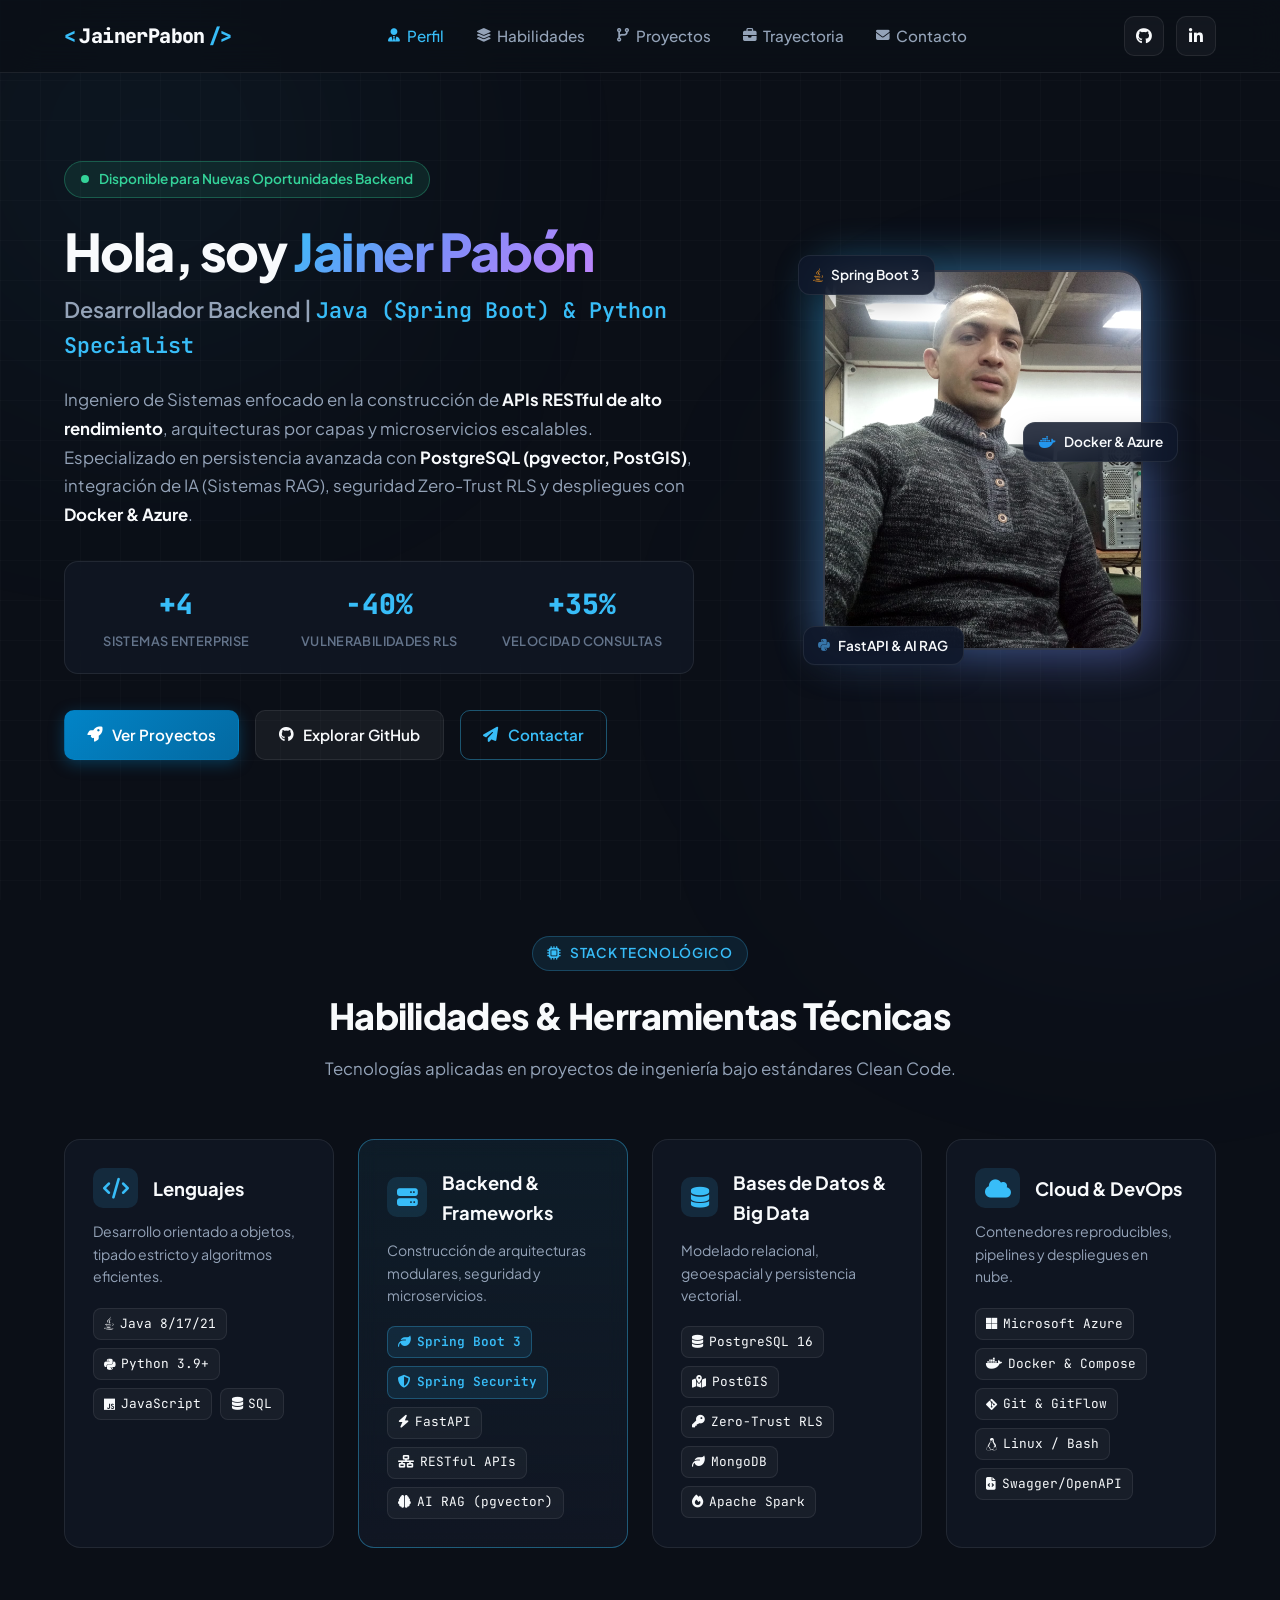
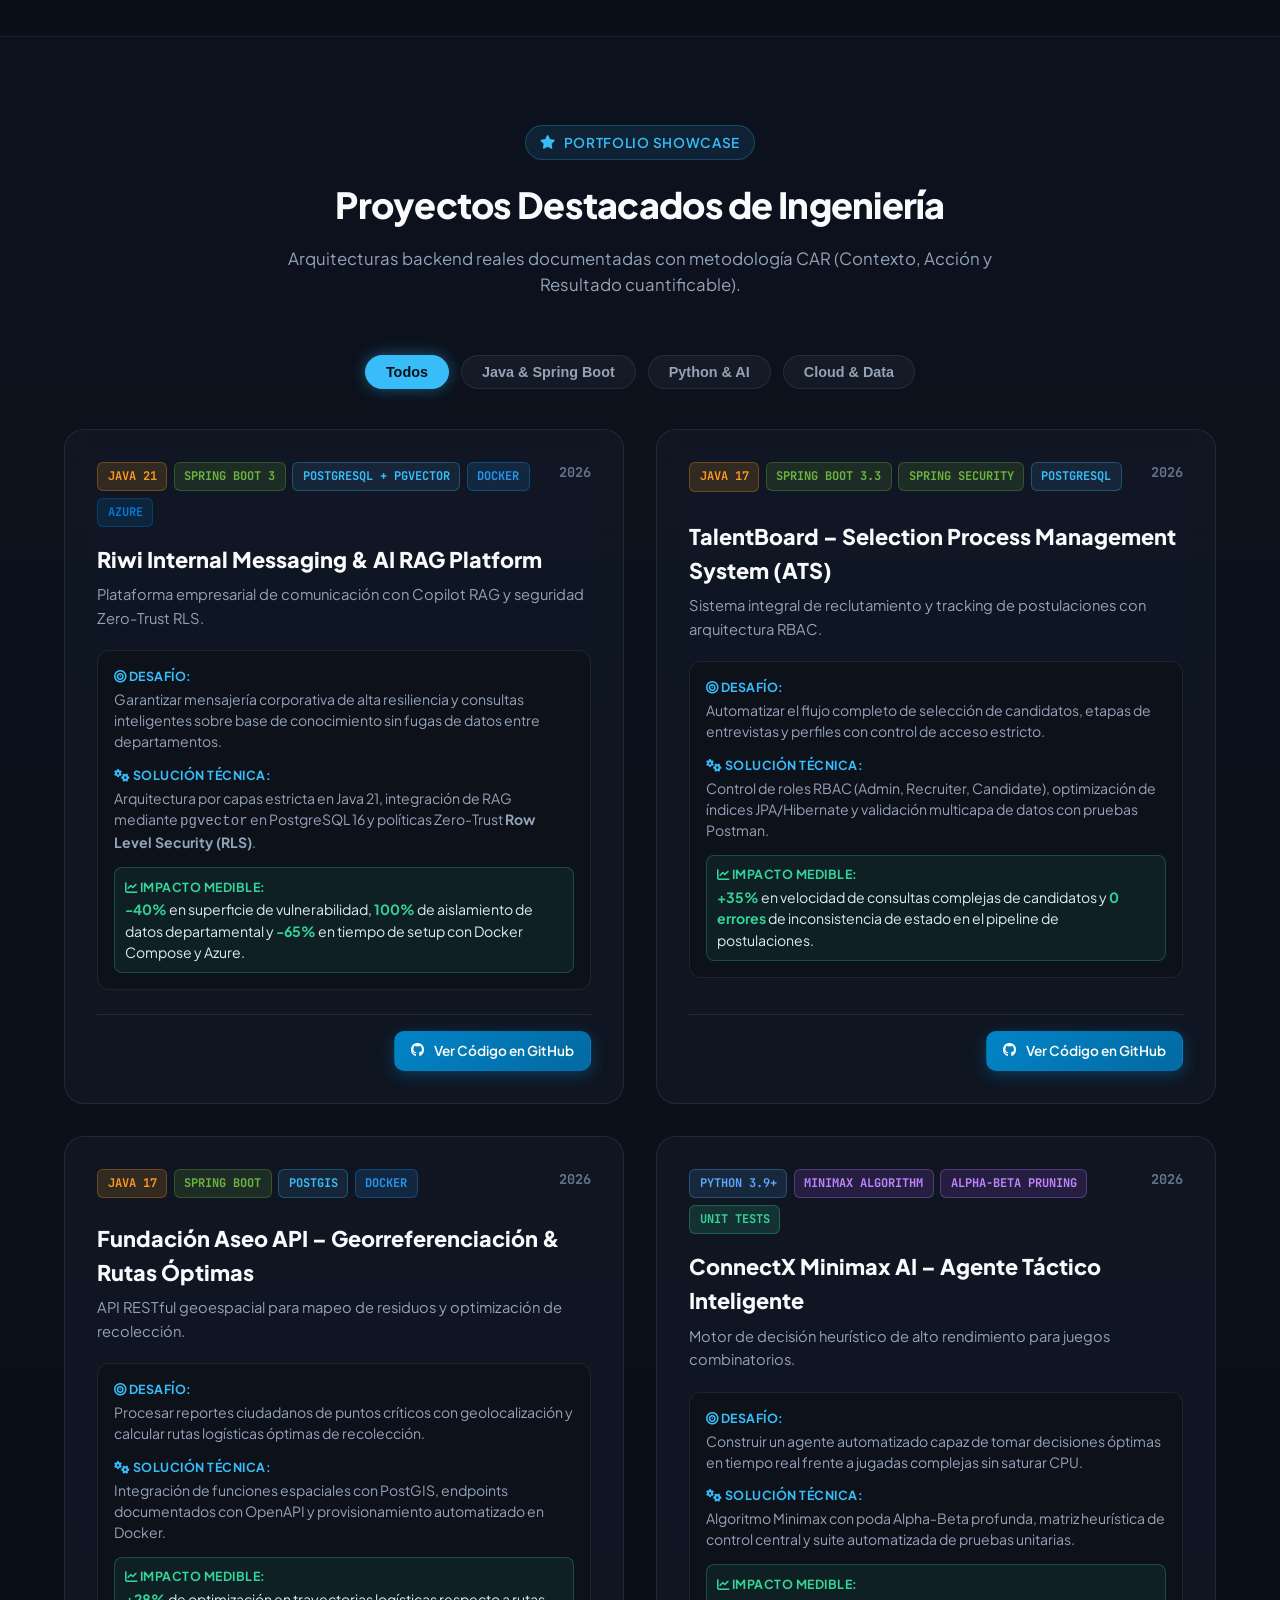
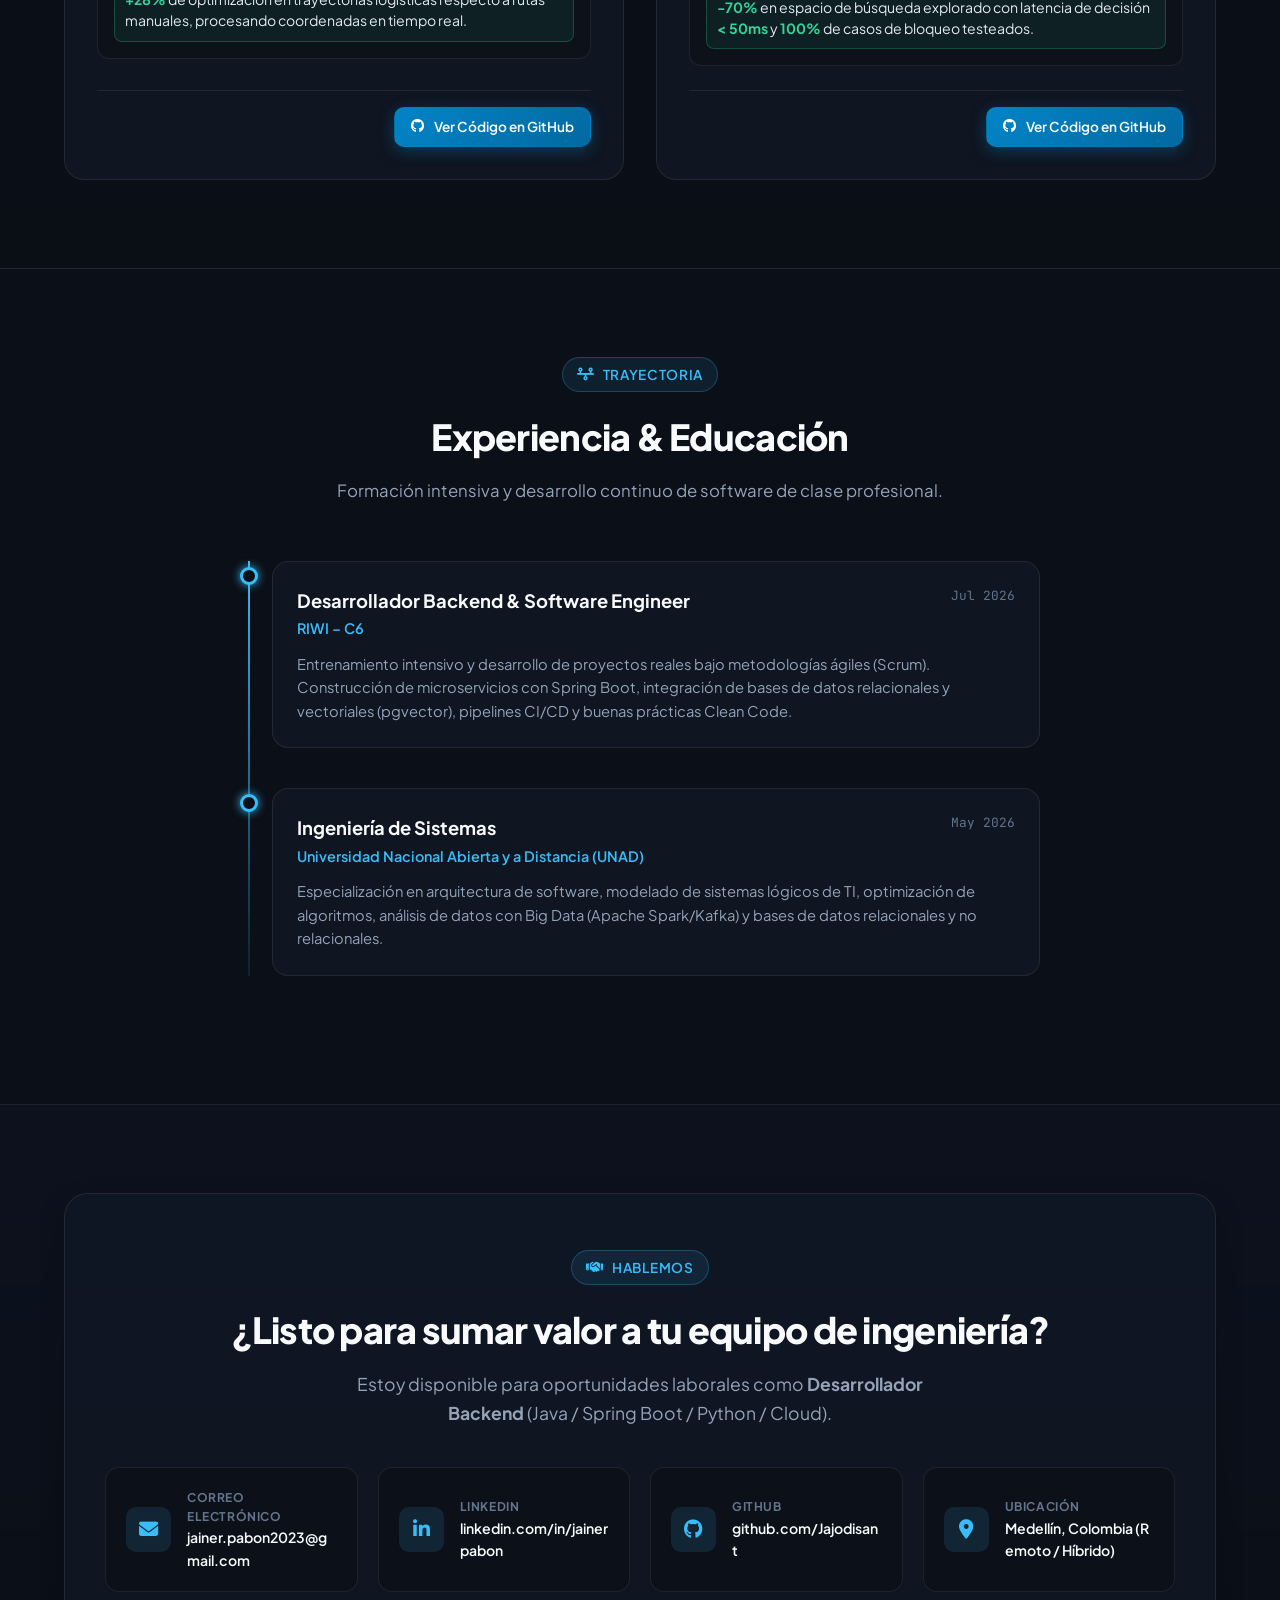
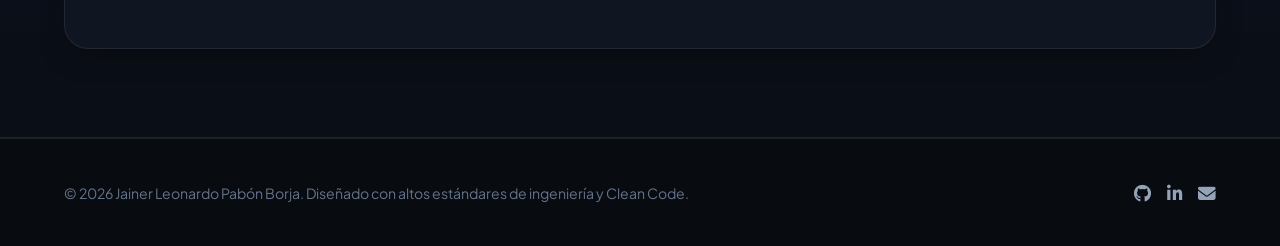
==== commit d53ab982: "Update index.html" ====
--- a/index.html
+++ b/index.html
@@ -5,6 +5,21 @@
     <meta name="viewport" content="width=device-width, initial-scale=1.0">
     <title>Jainer Pabón | Backend Developer & Systems Engineer</title>
     <meta name="description" content="Portafolio profesional de Jainer Leonardo Pabón Borja. Desarrollador Backend especializado en Java (Spring Boot), Python, Arquitecturas Escalables, Cloud y Bases de Datos.">
+    
+    <!-- Meta Tags para Previsualización en WhatsApp, LinkedIn, Twitter e Instagram -->
+    <meta property="og:type" content="website">
+    <meta property="og:url" content="https://jajodisant.github.io/portafolio/">
+    <meta property="og:title" content="Jainer Pabón | Desarrollador Backend & Software Engineer">
+    <meta property="og:description" content="Portafolio profesional de Jainer Pabón. Especialista en Java (Spring Boot), Python, Arquitecturas Escalables, Cloud (Azure) y Sistemas AI RAG.">
+    <meta property="og:image" content="https://raw.githubusercontent.com/Jajodisant/portafolio/main/imgs/me.jpeg">
+    <meta property="og:image:width" content="1200">
+    <meta property="og:image:height" content="630">
+
+    <!-- Twitter Meta Tags -->
+    <meta name="twitter:card" content="summary_large_image">
+    <meta name="twitter:title" content="Jainer Pabón | Desarrollador Backend & Software Engineer">
+    <meta name="twitter:description" content="Portafolio profesional de Jainer Pabón. Especialista en Java (Spring Boot), Python, Cloud (Azure) y Sistemas AI RAG.">
+    <meta name="twitter:image" content="https://raw.githubusercontent.com/Jajodisant/portafolio/main/imgs/me.jpeg">
     
     <!-- Google Fonts -->
     <link rel="preconnect" href="https://fonts.googleapis.com">
@@ -398,9 +413,9 @@
                             <div class="timeline-header">
                                 <div>
                                     <h3 class="timeline-role">Desarrollador Backend & Software Engineer</h3>
-                                    <span class="timeline-company">RIWI – Clan Tompson C6</span>
-                                </div>
-                                <span class="timeline-date">Ene 2024 – Presente (Jul 2026)</span>
+                                    <span class="timeline-company">RIWI – C6</span>
+                                </div>
+                                <span class="timeline-date">Jul 2026</span>
                             </div>
                             <p class="timeline-text">
                                 Entrenamiento intensivo y desarrollo de proyectos reales bajo metodologías ágiles (Scrum). Construcción de microservicios con Spring Boot, integración de bases de datos relacionales y vectoriales (pgvector), pipelines CI/CD y buenas prácticas Clean Code.
@@ -417,7 +432,7 @@
                                     <h3 class="timeline-role">Ingeniería de Sistemas</h3>
                                     <span class="timeline-company">Universidad Nacional Abierta y a Distancia (UNAD)</span>
                                 </div>
-                                <span class="timeline-date">Feb 2021 – Presente (Jun 2026)</span>
+                                <span class="timeline-date">May 2026</span>
                             </div>
                             <p class="timeline-text">
                                 Especialización en arquitectura de software, modelado de sistemas lógicos de TI, optimización de algoritmos, análisis de datos con Big Data (Apache Spark/Kafka) y bases de datos relacionales y no relacionales.
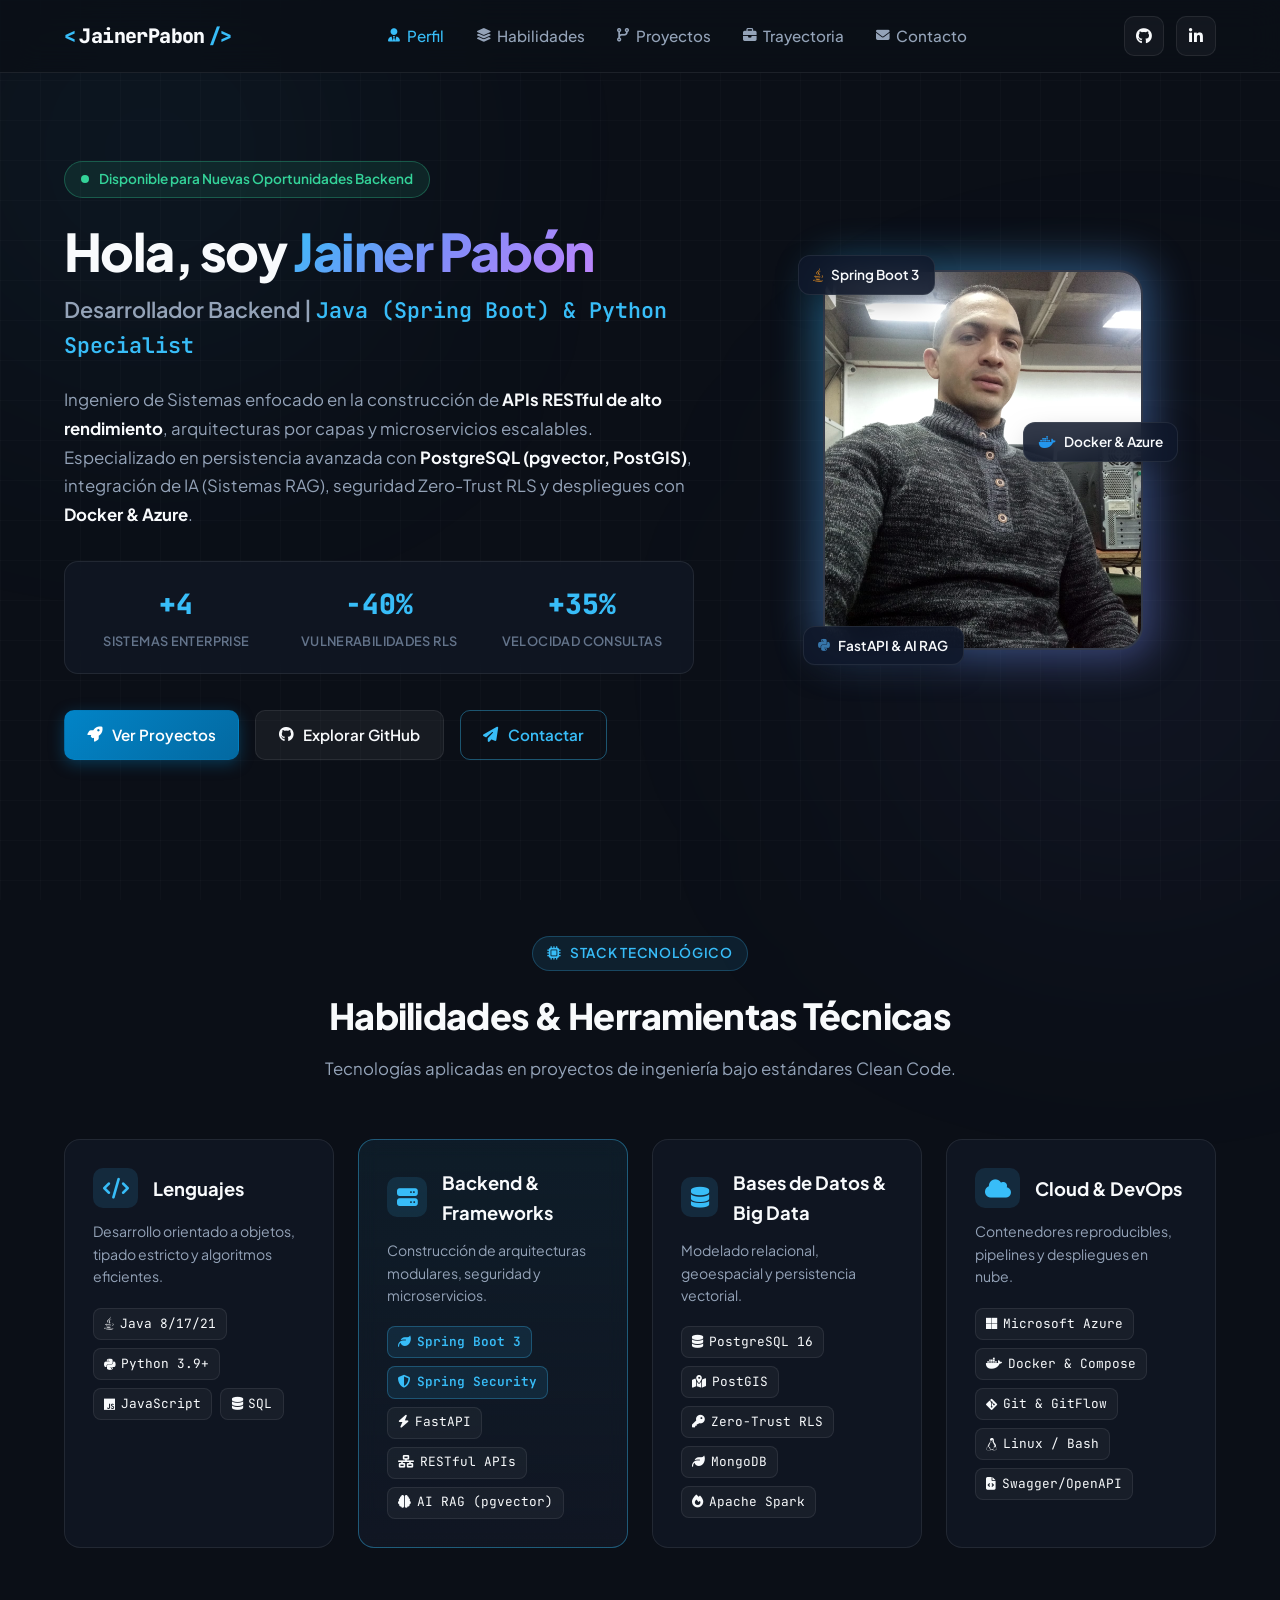
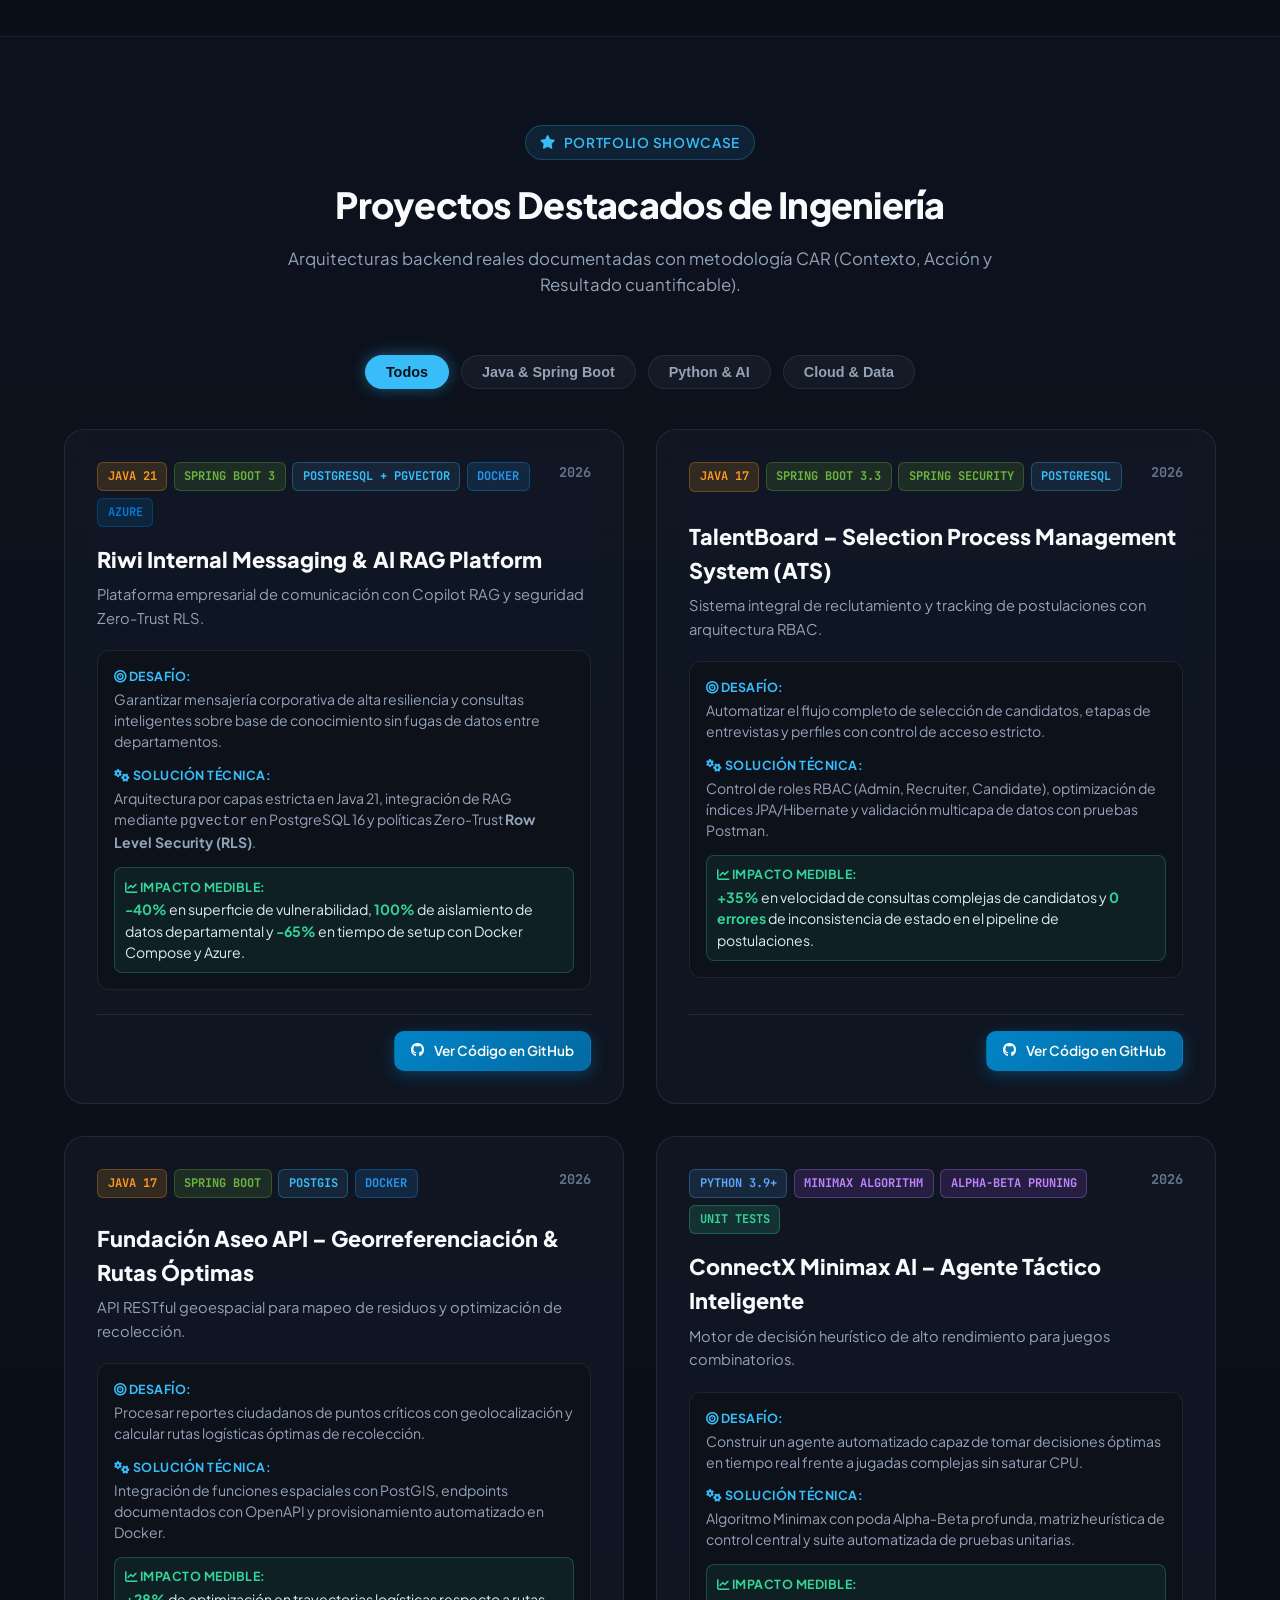
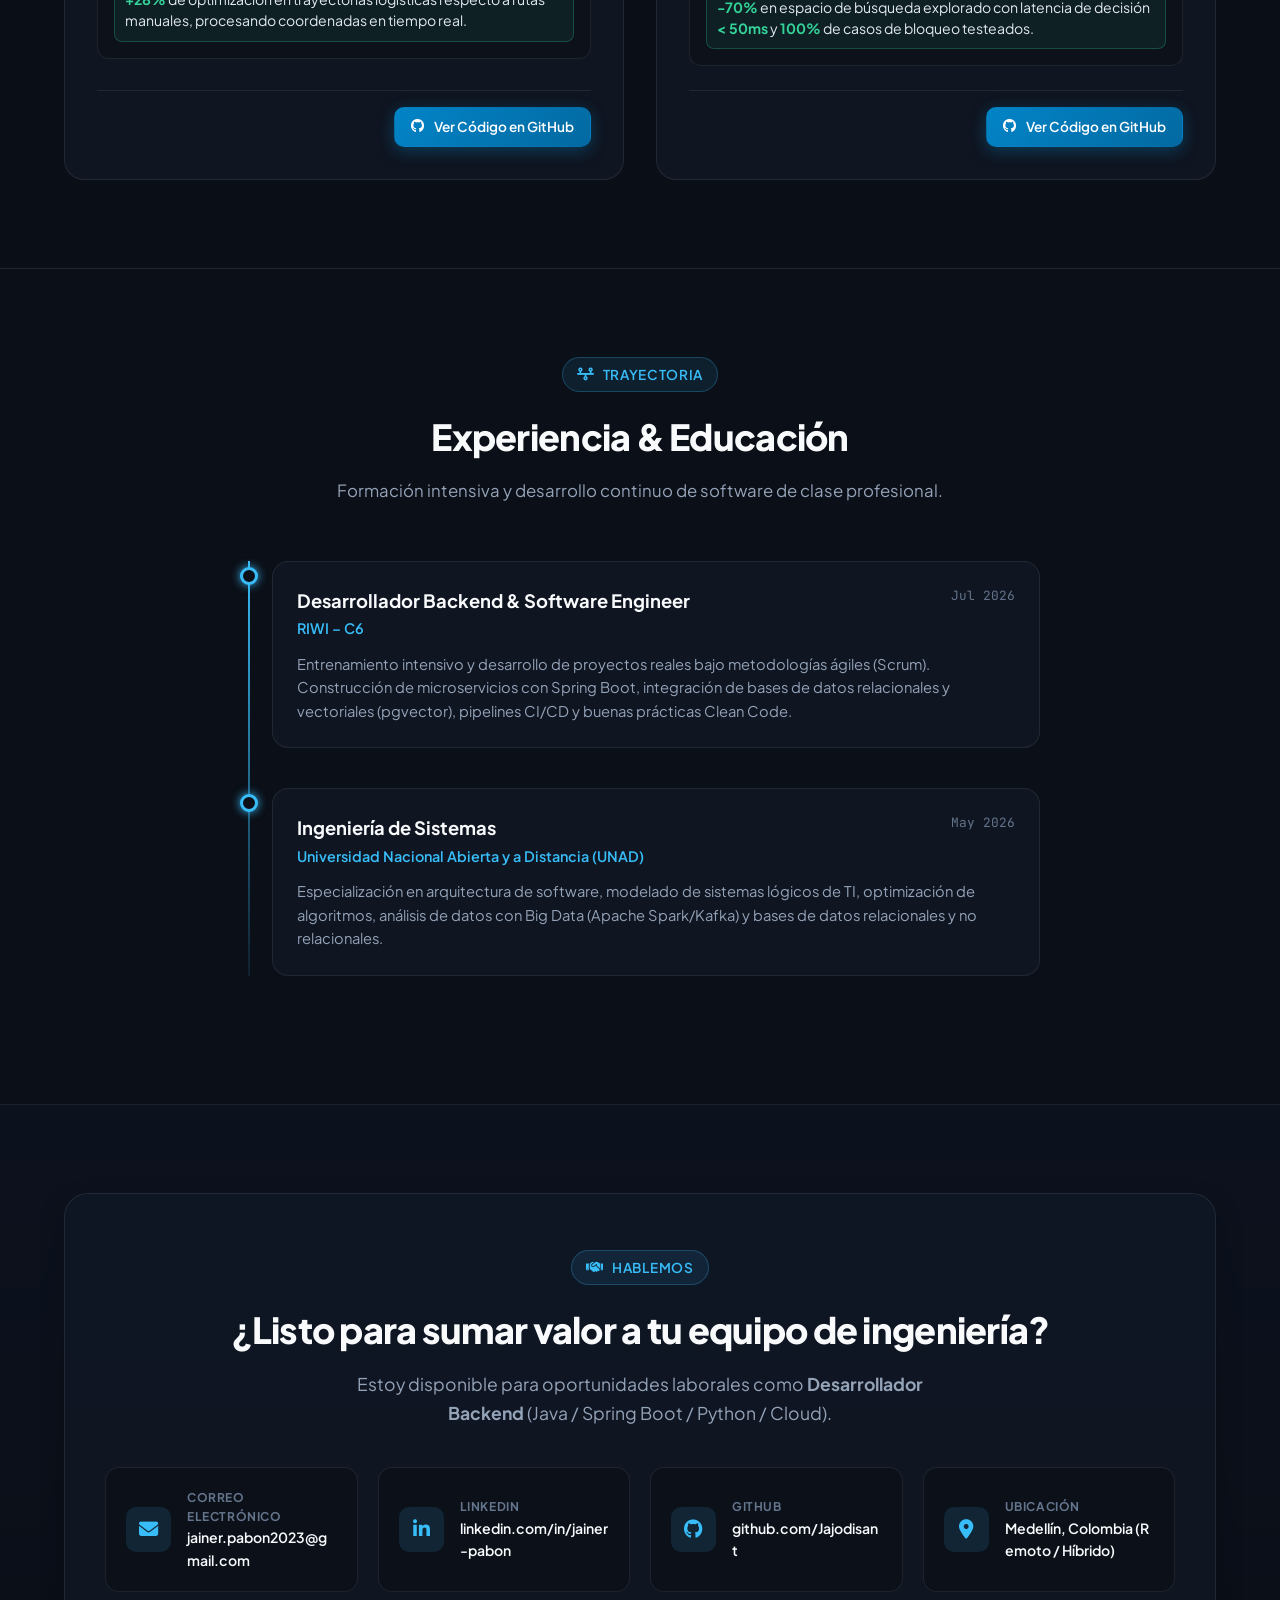
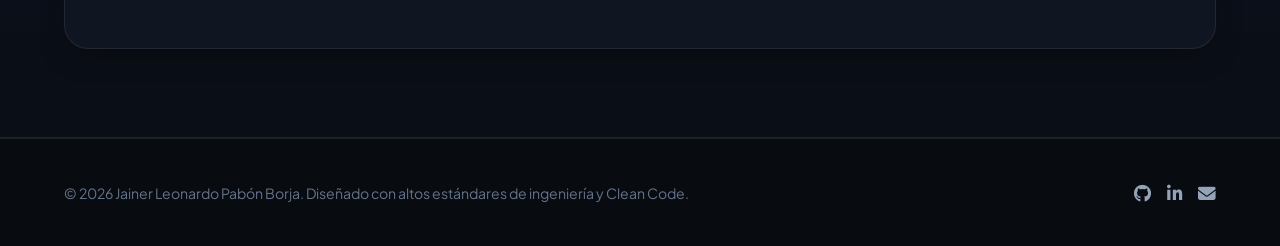
==== commit f596bf5a: "Update index.html" ====
--- a/index.html
+++ b/index.html
@@ -468,7 +468,7 @@
                             <div class="contact-icon"><i class="fa-brands fa-linkedin-in"></i></div>
                             <div class="contact-info">
                                 <span class="contact-label">LinkedIn</span>
-                                <span class="contact-value">linkedin.com/in/jainerpabon</span>
+                                <span class="contact-value">linkedin.com/in/jainer-pabon</span>
                             </div>
                         </a>
 
@@ -499,7 +499,7 @@
             <p>© 2026 Jainer Leonardo Pabón Borja. Diseñado con altos estándares de ingeniería y Clean Code.</p>
             <div class="footer-socials">
                 <a href="https://github.com/Jajodisant" target="_blank"><i class="fa-brands fa-github"></i></a>
-                <a href="https://www.linkedin.com/in/jainerpabon" target="_blank"><i class="fa-brands fa-linkedin-in"></i></a>
+                <a href="https://www.linkedin.com/in/jainer-pabon/" target="_blank"><i class="fa-brands fa-linkedin-in"></i></a>
                 <a href="mailto:jainer.pabon2023@gmail.com"><i class="fa-solid fa-envelope"></i></a>
             </div>
         </div>
